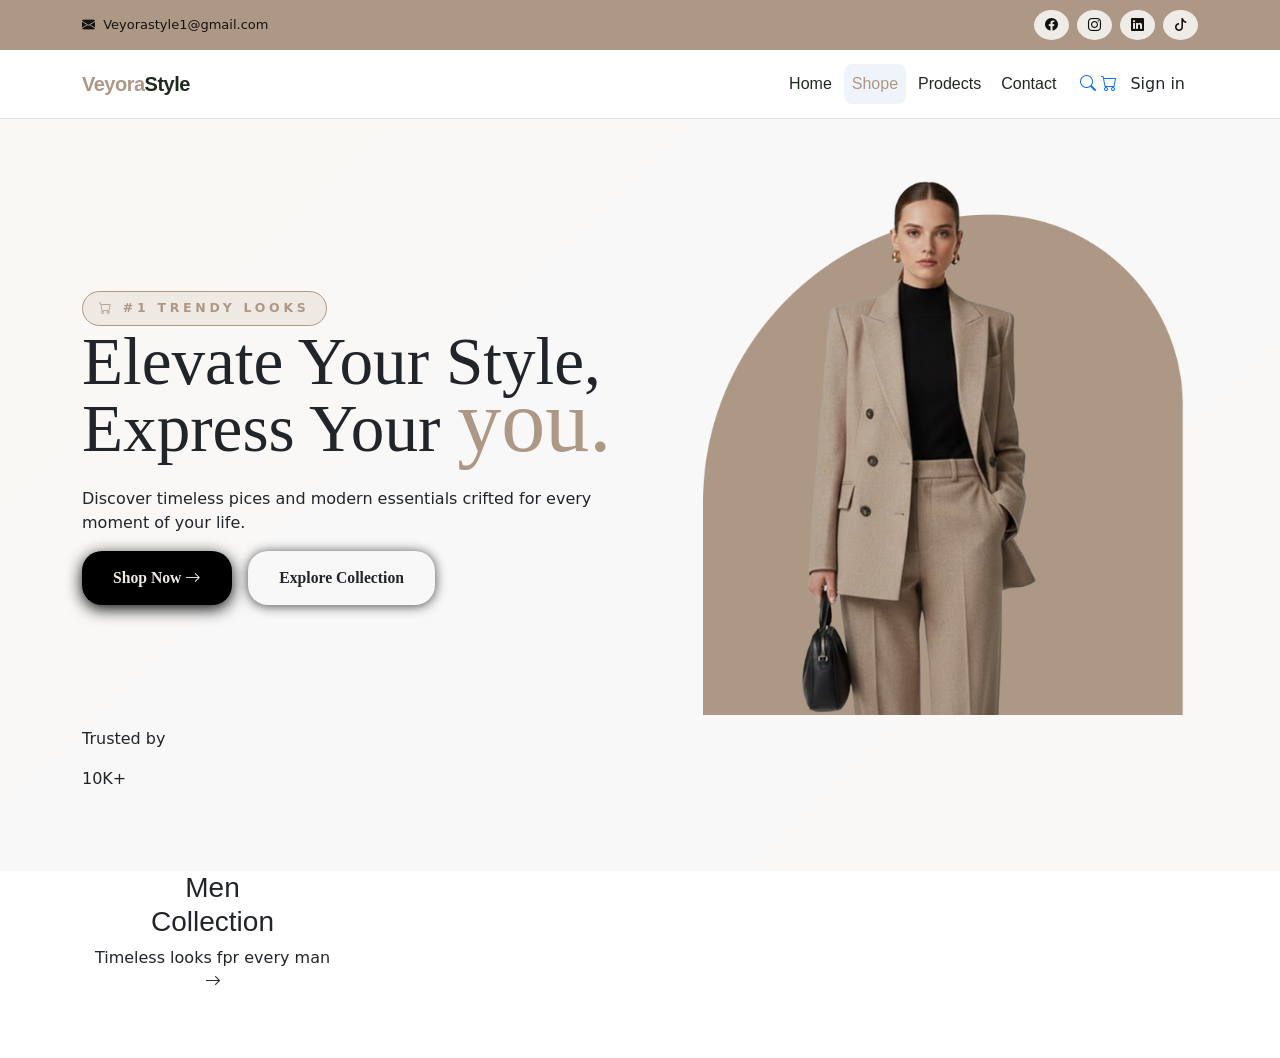
==== index.html @ 5f45256e "project" ====
<!DOCTYPE html>
<html lang="en">

<head>
    <meta charset="UTF-8">
    <meta name="viewport" content="width=device-width, initial-scale=1.0">
    <title>Main page</title>

    <!--css file-->
    <link rel="stylesheet" href="css/variables.css">
    <link rel="stylesheet" href="css/style.css">
    <link rel="stylesheet" href="css/index.css">

    <!--Bootstrap 5-->
    <link rel="stylesheet" href="css/bootstrap.css">
    <link rel="stylesheet" href="css/bootstrap.min.css">

    <!--Bootstrap Icons -->
    <link rel="stylesheet" href="https://cdn.jsdelivr.net/npm/bootstrap-icons@1.13.1/font/bootstrap-icons.min.css">


</head>

<body>



    <div id="top-header">
        <div class="container">
            <!--contact-->
            <div class="d-flex flex-wrap align-items-center justify-content-between gap-2">
                <div class="d-flex flex-wrap align-items-center gap-3">
                    <a href="mailto:marinakhaleqi1@gmail.com">
                        <i class="bi bi-envelope-fill me-1"></i>
                        Veyorastyle1@gmail.com</a>


                </div>
                <!--social icon-->
                <div class="top-social d-flex gap-2">
                    <a href="#" aria-label="facebook"><i class="bi bi-facebook"></i></a>
                    <a href="#" aria-label="instagram"><i class="bi bi-instagram"></i></a>
                    <a href="#" aria-label="linkedIn"><i class="bi bi-linkedin"></i></a>
                    <a href="#" aria-label="Tiktok"><i class="bi bi-tiktok"></i></a>

                </div>

            </div>
        </div>
    </div>
    <!-- start navbar-->
    <nav class="navbar navbar-expand-lg sticky-top" id="mainNav">
        <div class="container">
            <a href="index.html" class="navbar-brand">
                Veyora<span>Style</span></a>

            <!--Mobile Toggle-->
            <button class="navbar-toggler border-0" type="button" data-bs-toggle="offcanvas"
                data-bs-target="#navOffcanvas" aria-controls="navOffcanvas">
                <i class="bi bi-list" style="font-size: 1.6rem; color:var(--primary)"></i>

            </button>

            <!-- disktop nav -->

            <div class="collapse navbar-collapse justify-content-end">
                <ul class="navbar-nav align-itmes-center gap-1 me-3">
                    <li class="nav-item">
                        <a href="index.html" class="nav-link">Home</a>
                    </li>

                    <li class="nav-item">
                        <a href="course.html" class="nav-link active">Shope</a>
                    </li>

                    <li class="nav-item">
                        <a href="" class="nav-link">Prodects</a>
                    </li>

                    <li class="nav-item">
                        <a href="" class="nav-link">Contact</a>
                    </li>
                </ul>

                <!-- icons -->
                <div class="nav-icon">
                    <a href="#"><i class="bi bi-search"></i></a>
                    <a href="#"><i class="bi bi-user"></i></a>
                    <a href="#"><i class="bi bi-cart"></i></a>
                </div>


                <div class="d-flex gap-2">
                    <a href="#" class="btn btn-nav-signin">Sign in</a>

                </div>

            </div>


        </div>
    </nav>

    <div class="offcanvas offcanvas-end" tabindex="-1" id="navOffcanvas">
        <div class="offcanvas-header">
            <h5 class="offcanvas-title">Veyora</h5>
            <button type="button" class="btn-close btn-close-white" data-bs-dismiss="offcanvas"></button>
        </div>

        <div class="offcanvas-body">
            <ul class="navbar-nav gap-1 mb-4">
                <li class="nav-item">
                    <a href="" class="nav-link active">Home</a>
                </li>

                <li class="nav-item">
                    <a href="" class="nav-link">Prodect</a>
                </li>

                <li class="nav-item">
                    <a href="" class="nav-link">About</a>
                </li>

                <li class="nav-item">
                    <a href="" class="nav-link">Contact</a>
                </li>
            </ul>

            <div class="d-flex gap-2">
                <a href="#" class="btn btn-nav-login">Login</a>
                <a href="#" class="btn btn-nav-Buy Us">Buy Us</a>

            </div>
        </div>
    </div>

    <!-- Hero section -->


    <section id="hero">
        <div class="container">
            <div class="row align-items-center g-5">
                <!-- left content -->
                <div class="col-lg-6">
                    <div class="hero-badge">
                        <i class="bi bi-cart"></i> #1 Trendy looks
                    </div>
                    <h1 class="hero-heading">
                        Elevate Your Style,<br>
                        Express Your
                        <span class="accent">you.</span>
                    </h1>
                    <p class="hero-desc">
                        Discover timeless pices and modern essentials crifted for every moment of your life.
                    </p>

                    <div class="d-flex flex-wrap gap-3">
                        <a href="#" class="btn btn-hero-primary">Shop Now
                            <i class="bi bi-arrow-right"></i></a>
                        <a href="#" class="btn btn-hero-outline">Explore Collection</a>

                    </div>


                </div>
                <!-- right illustration-->
                <div class="col-lg-6">
                    <img class="image-right" src="images/web1.png" alt="">

                </div>

            </div>
            <div class="hero-stats">
                <p>Trusted by</p>
                <div class="stat-um">10K+</div>
                <div class="stat-label">

                    <!-- followers -->
                </div>
            </div>
    </section>
    <!-- feature -->

    <section id="features" class="section-pad">
        <div class="container">
            <div class="text-center mb-5">
                <div class="divider max-auto mb-3">
                  <div class="row g-4">
                    <div class="col-sm-6 col-lg-3">
                     <di class="feature-card">
                           <div class="feature-icon fi-blue">
                              <h3 class="h3-box"> Men <br>
                        Collection</h3>
                    <p class="section-sub max-auto">
                        Timeless looks fpr every man
                        <br>
                        <i class="bi bi-arrow-right"></i>
                    </p>
                     </di>


                        </div>

                    </div>

                  </div>


                </div>

            </div>
        </div>

    </section>

</body>

<script src="js/bootstrap.bundle.js"></script>
<script src="js/bootstrap.bundle.min.js"></script>

</html>
---- css/variables.css ----
:root {
    --peimary-color: #ad9885;
    --sendary-color: #1f1d1d;
    --peimary-hover: #C9B59C;
    --sucess: #101010;
    --warning: #10b981;
    --denger: #ef4444;

    --bg-main: #f8f8f8;
    --bg-section: #ffff;
    --bg-card: #ffff;

    --text-primary: #1e291e;
    --text-secondary: #000000;
    --text-light: #94a394;

    --footer-bg: #0f0f0f;
    --footer-text: #cbcbcb;
    --footer-link: #60a560;

    --border: #e2e2e2;

    --shadow-sm: 0 1px 3px rgba(37, 99, 235, .08), 0 1px 2px rgba(0, 0, 0, .06);
    --shadow-md: 0 4px 16px rgba(37, 99, 235, .12), 0 2px 6px rgba(0, 0, 0, .06);
    --shadow-lg: 0 10px 40px rgba(37, 99, 235, .16), 0 4px 12px rgba(0, 0, 0, .08);
    --radius: 14px;
    --transition: .28s cubic-bezier(.4, 0, .2, 1);



}
---- css/style.css ----
/* base*/

*,
*::before,
*::after {
    box-sizing: content-box;
    margin: 0;
    padding: 0;

}

body {
    font-family: 'DM Sans' sans-serif;
    background: var();
    color: var();
    font-size: 16px;
    line-height: 1.65;
    overflow-x: hidden;
}

h1,
h2,
h3,
h4,
h5,
h6 {
    font-family: 'Sora', sans-serif;
    font-weight: 700;
    color: var();
}

a {
    text-decoration: none !important;
    color: inherit;
}

#top-header {
    background-color: var(--peimary-color);
    padding: 10px 0;
    font-size: 13px;
    color: #fff;
}

#top-header a {
    color: #000000;
    opacity: .88;
    transition: opacity var(--transition);
}

#top-header a:hover {
    opacity: 1;

}

.top-social a {
    display: inline-flex;
    align-items: center;
    justify-content: center;
    width: 35px;
    height: 30px;
    border-radius: 50%;
    background: #F9F8F6;
    font-size: 13px;
    transition: background var(--transition), transform var(--transition);
}

.top-social a:hover {
    background: rgba(255, 255, 255, .3);
    transform: translateY(-2px);
}

/* nvbar style*/

#mainNav {
    background: var(--bg-section);
    border-bottom: 1px solid var(--border);
    padding: 14px 0;
    transition: box-shadow var(--transition);
}

#mainNav.scrolled {
    box-shadow: var(--shadow-md);
}

.navbar-brand {
    font-family: "sora", sans-serif;
    font-weight: 800;
    font-size: 1.5rem;
    color: var(--peimary-color) !important;
    letter-spacing: -0.5px;

}

.navbar-brand span {
    color: var(--text-primary);

}

.nav-link {
    font-family: "sora", sans-serif;
    font-weight: 500;
    font-size: 0.88rem;
    color: var(--text-primary) !important;
    border-radius: 8px;
    transition: color var(--transition);
    background: var(--transition);


}

.nav-link:hover,
.nav-link.active {
    color: var(--peimary-color) !important;
    background: rgba(37, 99, 193, 0.07);


}

.btn-nav-signin {
    font-family: "segoe UI", sans-serif;
    font-size: 0.85rem;
    font-weight: 600;
    color: var(--peimary-color);
    border-radius: 9px;
    padding: 8px 22px;
    transition: all var(--transition);
}

.btn-nav-signin:hover {
    background: var(--transition);
    transform: translateY(-1px);
    color: #fff;
    box-shadow: 0 4px 12px rgba(37, 99, 235, .3);
}

.btn-nav-BuyuS {
    font-family: "segoe UI", sans-serif;
    font-size: 0.85rem;
    font-weight: 600;
    color: var(--peimary-color);
    border-radius: 9px;
    padding: 8px 22px;
    transition: all var(--transition);
}

.btn-nav-Buyus:hover {
    background: var(--transition);
    transform: translateY(-1px);
    color: #fff;
    box-shadow: 0 4px 12px rgba(37, 99, 235, .3);
}

*/ .offcanvas-header {
    background-color: var(--peimary-color);
    color: #fff;
}

.offcanvas-title {
    font-family: 'sego UI' sans-serif;
    font-weight: 800;
}
---- css/index.css ----
#hero {
    background: linear-gradient(135deg,
            #F9F8F4 10%,
            #F9F8F9 45%,
            #F9F8F6 100%);
    padding: 50px 0 80px;
    position: relative;
    overflow: hidden;

}



.hero-badge {
    display: inline-flex;
    align-items: center;
    gap: 8px;
    background: #EFE9E3;
    color: var(--peimary-color);
    font-family: 'sora' sans-serif;
    font-size: 0.78rem;
    font-weight: 700;
    letter-spacing: .30em;
    text-transform: uppercase;
    padding: 7px 16px;
    border-radius: 50px;
    margin-bottom: 10px;
    border: 1px solid var(--peimary-color);

}

.hero-heading {
    font-size: 4.2rem;
    line-height: 0.78;
    font-family: 'Times New Roman', Times, serif;
    margin-bottom: 30px;



}



/* need to edit font */
.hero-heading .accent {
    color: #ad9885;
    position: relative;
    font-size: 5.5rem;
}

.hero-dese {
    font-size: 1.05rem;
    color: var(--text-secondary);
    max-width: 520px;
    margin-bottom: 36px;
    line-height: 2;
    justify-content: center;
}

.btn-hero-primary {
    background-color: var(--text-secondary) !important;
    font-family: 'Times New Roman' !important;
    font-weight: 700 !important;
    font-size: 0.98rem !important;
    border-radius: 20px !important;
    padding: 14px 30px !important;
    border: none;
    transition: all var(--transition) !important;
    box-shadow: 0 4px 16px #0c0c0c !important;
    color: #EFE9E3 !important;


}

.bi bi-arrow-right {
    color: #EFE9E3;
    font-weight: 100px;

}

.btn-hero-primary:hover {
    background: var(--peimary-hover);
    transform: translateY(-2px);
    box-shadow: 0 8px 24px #857c7c;
    color: #EFE9E3;
}

.btn-hero-outline {
    background-color: transparent !important;
    font-family: 'Times New Roman' !important;
    font-weight: 700 !important;
    font-size: 0.98rem !important;
    border-radius: 20px !important;
    padding: 14px 30px !important;
    border: 1px solid #0c0c0c;
    display: inline-flex;
    gap: 80px;
    align-items: center;
    box-shadow: 0 1px 12px #444444 !important;


}

.btn-hero-outline:hover {
    background: var(--peimary-hover);
    transform: translateY(-2px);
    box-shadow: 0 8px 24px #857c7c;
    color: #EFE9E3;
}

/* prblem */

.image-right {
    overflow: hidden;
    display: flex;
    justify-content: right;
    min-height: 420px;
    position: relative;
    top: 0;
    right: 0%;
    height: 100%;
    min-height: 400px;
    align-items: right;
    width: 100%;
    margin: 2px 20px;
    padding: 10px 0;

}

/* work */
.stat-card {
    top: 0;


}

/* feature */

.feature-card {
    background: var(--peimary-hover) !important;
    border-radius: var(--radius);


}
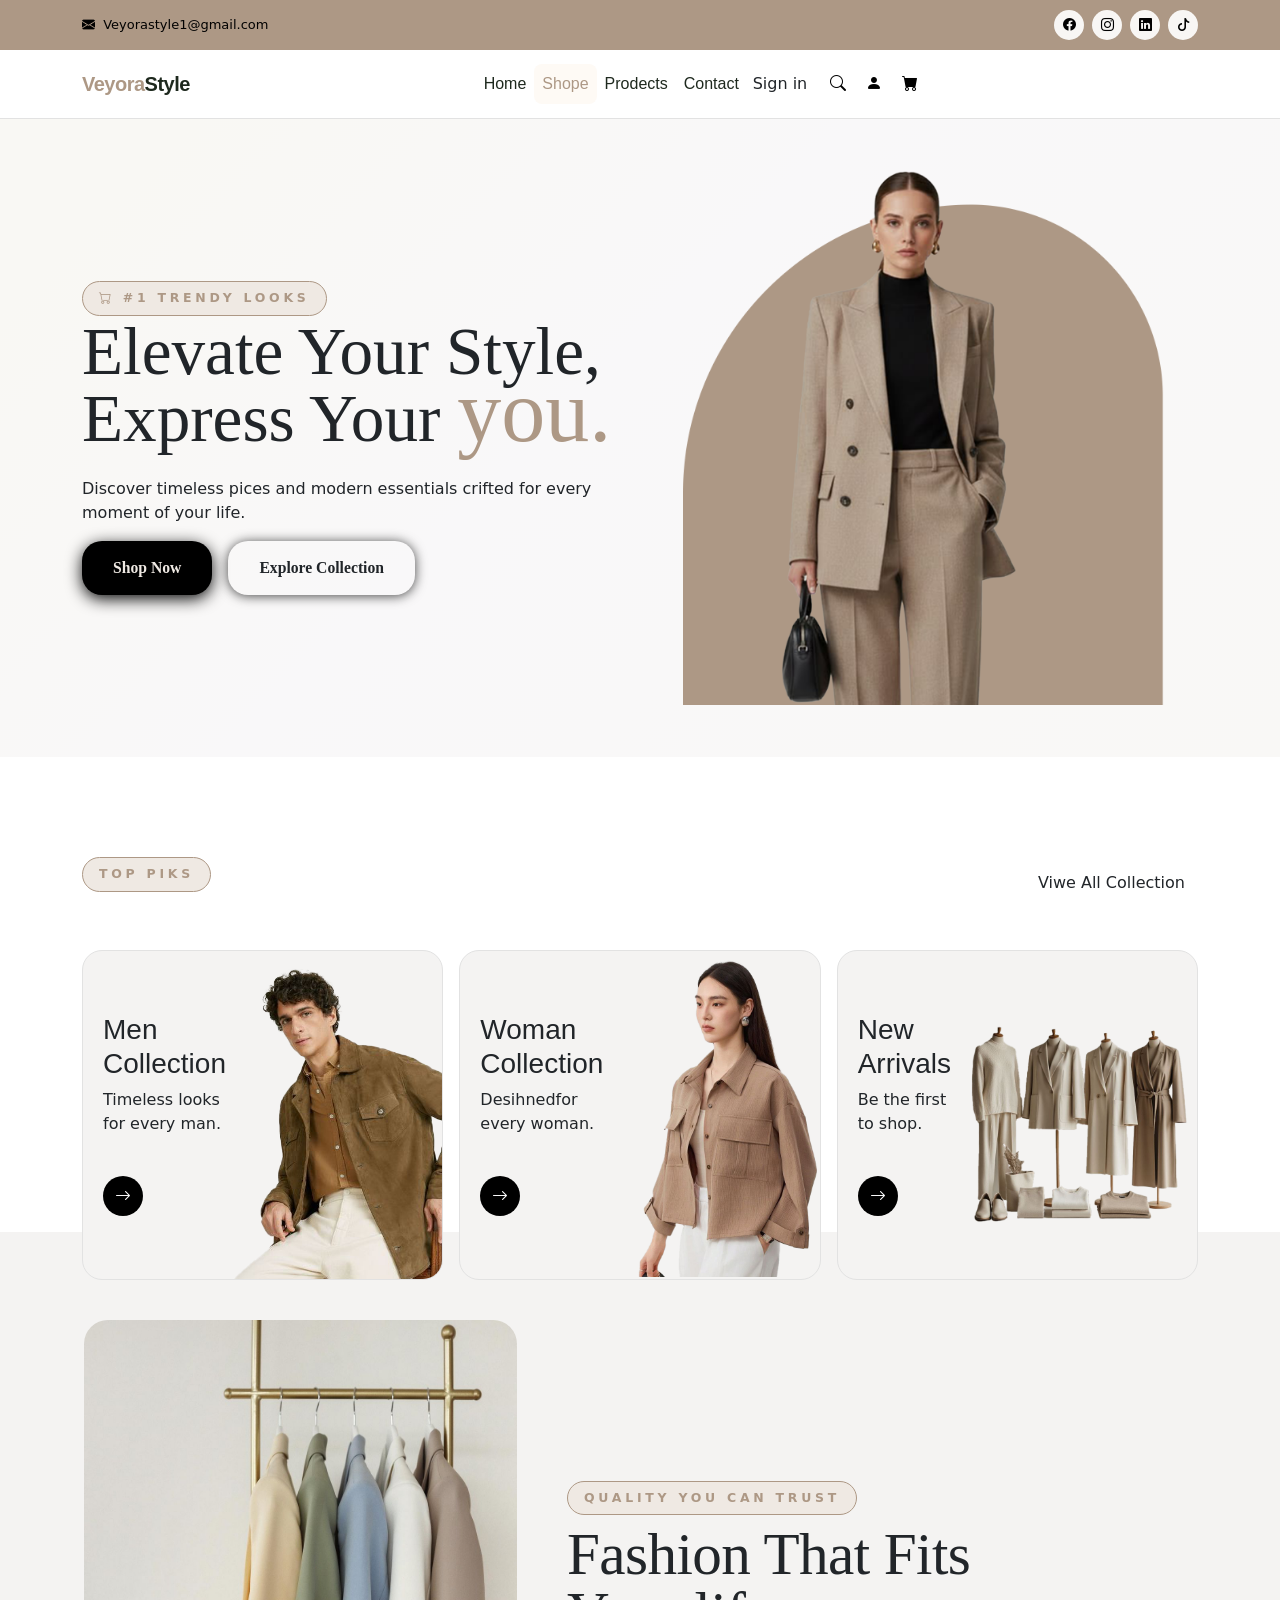
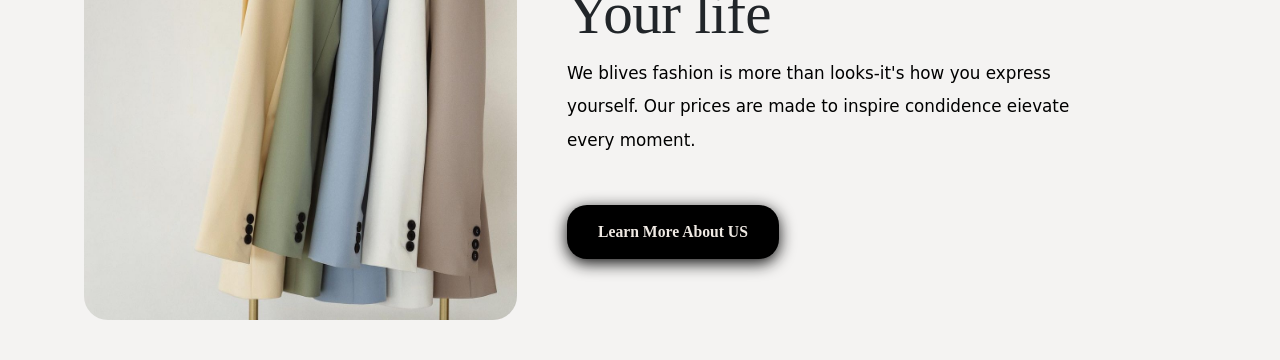
==== commit 5fe2c18b: "add link" ====
--- a/index.html
+++ b/index.html
@@ -10,6 +10,8 @@
     <link rel="stylesheet" href="css/variables.css">
     <link rel="stylesheet" href="css/style.css">
     <link rel="stylesheet" href="css/index.css">
+    <!-- font gogle -->
+    <link rel="stylesheet" href="fonts/Great_Vibes.zip">
 
     <!--Bootstrap 5-->
     <link rel="stylesheet" href="css/bootstrap.css">
@@ -63,8 +65,8 @@
 
             <!-- disktop nav -->
 
-            <div class="collapse navbar-collapse justify-content-end">
-                <ul class="navbar-nav align-itmes-center gap-1 me-3">
+            <div class="collapse navbar-collapse justify-content-center">
+                <ul class="navbar-nav align-itmes-center gap-0.1 me-3 col-lg-3">
                     <li class="nav-item">
                         <a href="index.html" class="nav-link">Home</a>
                     </li>
@@ -82,23 +84,34 @@
                     </li>
                 </ul>
 
-                <!-- icons -->
-                <div class="nav-icon">
-                    <a href="#"><i class="bi bi-search"></i></a>
-                    <a href="#"><i class="bi bi-user"></i></a>
-                    <a href="#"><i class="bi bi-cart"></i></a>
-                </div>
+
 
 
                 <div class="d-flex gap-2">
                     <a href="#" class="btn btn-nav-signin">Sign in</a>
 
                 </div>
-
-            </div>
-
-
-        </div>
+                <!-- icons -->
+
+                <div class="icon">
+
+                    <a href="#"><i class="bi bi-search"></i></a>
+
+                </div>
+                <div class="icon">
+                    <a href="#"><i class="bi bi-person-fill"></i></a>
+
+                </div>
+                <div class="icon">
+                    <a href="#"><i class="bi bi-cart-fill"></i></a>
+
+                </div>
+
+
+
+
+
+            </div>
     </nav>
 
     <div class="offcanvas offcanvas-end" tabindex="-1" id="navOffcanvas">
@@ -156,7 +169,7 @@
 
                     <div class="d-flex flex-wrap gap-3">
                         <a href="#" class="btn btn-hero-primary">Shop Now
-                            <i class="bi bi-arrow-right"></i></a>
+                            <i id="bi bi-arrow-right"></i></a>
                         <a href="#" class="btn btn-hero-outline">Explore Collection</a>
 
                     </div>
@@ -170,48 +183,132 @@
                 </div>
 
             </div>
-            <div class="hero-stats">
-                <p>Trusted by</p>
-                <div class="stat-um">10K+</div>
-                <div class="stat-label">
-
-                    <!-- followers -->
-                </div>
-            </div>
+
     </section>
-    <!-- feature -->
-
+    <!-- feature 1 -->
     <section id="features" class="section-pad">
         <div class="container">
-            <div class="text-center mb-5">
-                <div class="divider max-auto mb-3">
-                  <div class="row g-4">
-                    <div class="col-sm-6 col-lg-3">
-                     <di class="feature-card">
-                           <div class="feature-icon fi-blue">
-                              <h3 class="h3-box"> Men <br>
-                        Collection</h3>
-                    <p class="section-sub max-auto">
-                        Timeless looks fpr every man
-                        <br>
-                        <i class="bi bi-arrow-right"></i>
-                    </p>
-                     </di>
+            <div class="d-flex flex-wrap align-items-end justify-content-between mb-5 gap-3">
+                <div>
+                    <div class="section-tag">Top piks </div>
+
+                </div>
+                <a href="#" class="btn btn-nav-login">
+                    Viwe All Collection <i id="bi bi-arrow-right ms-1"></i>
+
+                </a>
+
+            </div>
+            <div class="row g-3">
+                <!-- feature one -->
+                <div class="col-md-6 col-lg-4">
+                    <div class="feature-card">
+                        <div class="feature-body">
+                            <h3 class="feature-title"> <span class="feature-cat cat-blue">Men <br>Collection</span>
+                            </h3>
+                            <p class="features"> Timeless looks for every man.</p> <br>
+
+                            <a href="#"> <i class="bi bi-arrow-right"></i></a>
+
 
 
                         </div>
-
-                    </div>
-
-                  </div>
-
-
-                </div>
-
-            </div>
+                        <div class="feature-thumb"> <img src="images/01men.png" alt=""></div>
+
+                    </div>
+
+                </div>
+
+                <!-- feature two -->
+                <div class="col-md-6 col-lg-4">
+                    <div class="feature-card">
+                        <div class="feature-body">
+                            <h3 class="feature-title"> <span class="feature-cat cat-blue">Woman<br>Collection</span>
+                            </h3>
+                            <p class="features"> Desihnedfor every woman.</p> <br>
+                            <a href="#"> <i class="bi bi-arrow-right"></i></a>
+
+
+
+                        </div>
+                        <div class="feature-thumb"> <img src="images/02woman.png" alt=""></div>
+
+                    </div>
+
+                </div>
+
+                <!-- feature three -->
+                <div class="col-md-6 col-lg-4">
+                    <div class="feature-card">
+                        <div class="feature-body">
+                            <h3 class="feature-title"> <span class="feature-cat cat-blue">New <br>Arrivals</span>
+                            </h3>
+                            <p class="features"> Be the first <br>to shop.</p> <br>
+                            <a href="#"> <i class="bi bi-arrow-right"></i></a>
+
+
+
+                        </div>
+                        <div class="feature-thumb"> <img src="images/04.png" alt=""></div>
+
+                    </div>
+
+                </div>
+            </div>
+
+
         </div>
 
     </section>
+
+
+    <!-- Why US -->
+    <section id="Fashion" class="section-pad">
+        <div class="container">
+            <div class="row g-5 align-items-center">
+                <!-- image -->
+                <div class="col-lg-5">
+                    <div class="why-image">
+                        <div class="why-image-inner">
+
+                            <img src="images//55fb9a1691aac842a3164650aa087bd4.jpg" width="100%" height="600px" alt="">
+                        </div>
+                    </div>
+                </div>
+                <!-- content -->
+                <div class="col-lg-6">
+                    <div class="section-tag">quality you can trust</div>
+                    <h2 class="section-title">
+                        Fashion That Fits
+                        <br> Your life
+                    </h2>
+                    <div class="divider left mb-2">
+                        <p class="section-sub mb-5">
+                            We blives fashion is more than looks-it's
+                            how you express yourself. Our prices are made to
+                            inspire condidence eievate every moment.
+
+                        </p>
+
+
+                    </div>
+                    <div class="">
+                        <a href="#" class="btn btn-hero-primary">Learn More About US
+                            <i id="bi bi-arrow-right"></i></a>
+                    </div>
+
+
+
+
+                </div>
+
+
+
+            </div>
+        </div>
+        </div>
+    </section>
+
 
 </body>
 
--- a/css/variables.css
+++ b/css/variables.css
@@ -2,6 +2,7 @@
     --peimary-color: #ad9885;
     --sendary-color: #1f1d1d;
     --peimary-hover: #C9B59C;
+    --first-background:#f4f3f2;
     --sucess: #101010;
     --warning: #10b981;
     --denger: #ef4444;
@@ -22,7 +23,7 @@
 
     --shadow-sm: 0 1px 3px rgba(37, 99, 235, .08), 0 1px 2px rgba(0, 0, 0, .06);
     --shadow-md: 0 4px 16px rgba(37, 99, 235, .12), 0 2px 6px rgba(0, 0, 0, .06);
-    --shadow-lg: 0 10px 40px rgba(37, 99, 235, .16), 0 4px 12px rgba(0, 0, 0, .08);
+    --shadow-lg: 0 10px 40px #ebe2db, 0 4px 12px rgba(0, 0, 0, .08);
     --radius: 14px;
     --transition: .28s cubic-bezier(.4, 0, .2, 1);
 
--- a/css/style.css
+++ b/css/style.css
@@ -41,10 +41,32 @@
     color: #fff;
 }
 
+/* icons */
+
+.icon {
+    display: flex;
+    display: flex;
+    justify-content: center;
+    align-items: center;
+    font-size: 16px;
+    gap: 8px;
+    padding: 0px 10px;
+}
+
+.icon i {
+    color: #000000;
+}
+
+.icon:hover {
+    transform: translateY(-2px);
+}
+
+
 #top-header a {
     color: #000000;
-    opacity: .88;
+    opacity: .99;
     transition: opacity var(--transition);
+
 }
 
 #top-header a:hover {
@@ -56,7 +78,7 @@
     display: inline-flex;
     align-items: center;
     justify-content: center;
-    width: 35px;
+    width: 30px;
     height: 30px;
     border-radius: 50%;
     background: #F9F8F6;
@@ -96,14 +118,19 @@
 
 }
 
+
+
 .nav-link {
     font-family: "sora", sans-serif;
     font-weight: 500;
-    font-size: 0.88rem;
+    font-size: 0.98rem;
     color: var(--text-primary) !important;
     border-radius: 8px;
     transition: color var(--transition);
     background: var(--transition);
+    position: relative;
+    justify-content: center;
+    justify-items: center;
 
 
 }
@@ -111,7 +138,7 @@
 .nav-link:hover,
 .nav-link.active {
     color: var(--peimary-color) !important;
-    background: rgba(37, 99, 193, 0.07);
+    background: #fefaf5;
 
 
 }
@@ -124,12 +151,13 @@
     border-radius: 9px;
     padding: 8px 22px;
     transition: all var(--transition);
+
 }
 
 .btn-nav-signin:hover {
     background: var(--transition);
     transform: translateY(-1px);
-    color: #fff;
+    color: #ffffff;
     box-shadow: 0 4px 12px rgba(37, 99, 235, .3);
 }
 
--- a/css/index.css
+++ b/css/index.css
@@ -3,7 +3,7 @@
             #F9F8F4 10%,
             #F9F8F9 45%,
             #F9F8F6 100%);
-    padding: 50px 0 80px;
+    padding: 50px 0px;
     position: relative;
     overflow: hidden;
 
@@ -46,6 +46,7 @@
     color: #ad9885;
     position: relative;
     font-size: 5.5rem;
+
 }
 
 .hero-dese {
@@ -72,7 +73,7 @@
 
 }
 
-.bi bi-arrow-right {
+#bi-arrow-right {
     color: #EFE9E3;
     font-weight: 100px;
 
@@ -122,10 +123,18 @@
     min-height: 400px;
     align-items: right;
     width: 100%;
-    margin: 2px 20px;
-    padding: 10px 0;
-
-}
+    margin: 2px 0px;
+    padding: 0px 0px;
+
+}
+
+.image-right:hover {
+    transform: translateY(-2px);
+
+
+}
+
+
 
 /* work */
 .stat-card {
@@ -135,10 +144,112 @@
 }
 
 /* feature */
+.section-tag {
+    display: inline-flex;
+    align-items: center;
+    gap: 8px;
+    background: #EFE9E3;
+    color: var(--peimary-color);
+    font-family: 'sora' sans-serif;
+    font-size: 0.78rem;
+    font-weight: 700;
+    letter-spacing: .30em;
+    text-transform: uppercase;
+    padding: 7px 16px;
+    border-radius: 50px;
+    margin-bottom: 10px;
+    border: 1px solid var(--peimary-color);
+    margin-top: 100px;
+}
+
+
+
+/* features */
+#features {
+    background: var(--bg-section);
+
+}
 
 .feature-card {
-    background: var(--peimary-hover) !important;
+    background: var(--first-background);
     border-radius: var(--radius);
-
-
+    overflow: hidden;
+    border: 1.5px solid var(--border);
+    transition: all var(--transition);
+    height: 100%;
+    width: 100%;
+    border-radius: 20px;
+    padding: 0px 20px;
+    display: flex;
+    justify-content: space-between;
+    align-items: center;
+}
+
+.feature-card:hover {
+    box-shadow: var(--shadow-lg);
+    transform: translateY(-6px);
+}
+
+.feature-thumb {
+    width: 100%;
+    display: flex;
+    position: relative;
+    padding: 0;
+}
+
+
+.feature-thumb img {
+    width: 250px;
+    display: block;
+}
+
+.bi-arrow-right {
+    width: 40px;
+    height: 40px;
+    background: #000;
+    color: #fff;
+    border-radius: 50%;
+    display: flex;
+    justify-content: center;
+    align-items: center;
+}
+
+.bi-arrow-right:hover {
+    transform: translateY(-2px);
+}
+
+.section-title {
+    font-size: 3.7rem;
+    line-height: 0.99;
+    letter-spacing: -0.01em;
+    margin-bottom: 14px;
+    font-family: 'Times New Roman', Times, serif;
+
+}
+
+.section-sub {
+    font-size: 1.05rem;
+    color: var(--text-secondary);
+    max-width: 520px;
+    margin-bottom: 36px;
+    line-height: 2;
+    justify-content: center;
+}
+
+/* About US */
+#Fashion {
+    background: var(--first-background);
+
+}
+
+.why-image {
+    border-radius: 24px;
+    margin: 40px 2px;
+    background: linear-gradient(145deg, #e6e2de, #dfceba, #ad9885);
+    min-height: 300px;
+    align-items: center;
+    justify-content: center;
+    position: relative;
+    overflow: hidden;
+    box-sizing: var(--shadow-lg);
 }
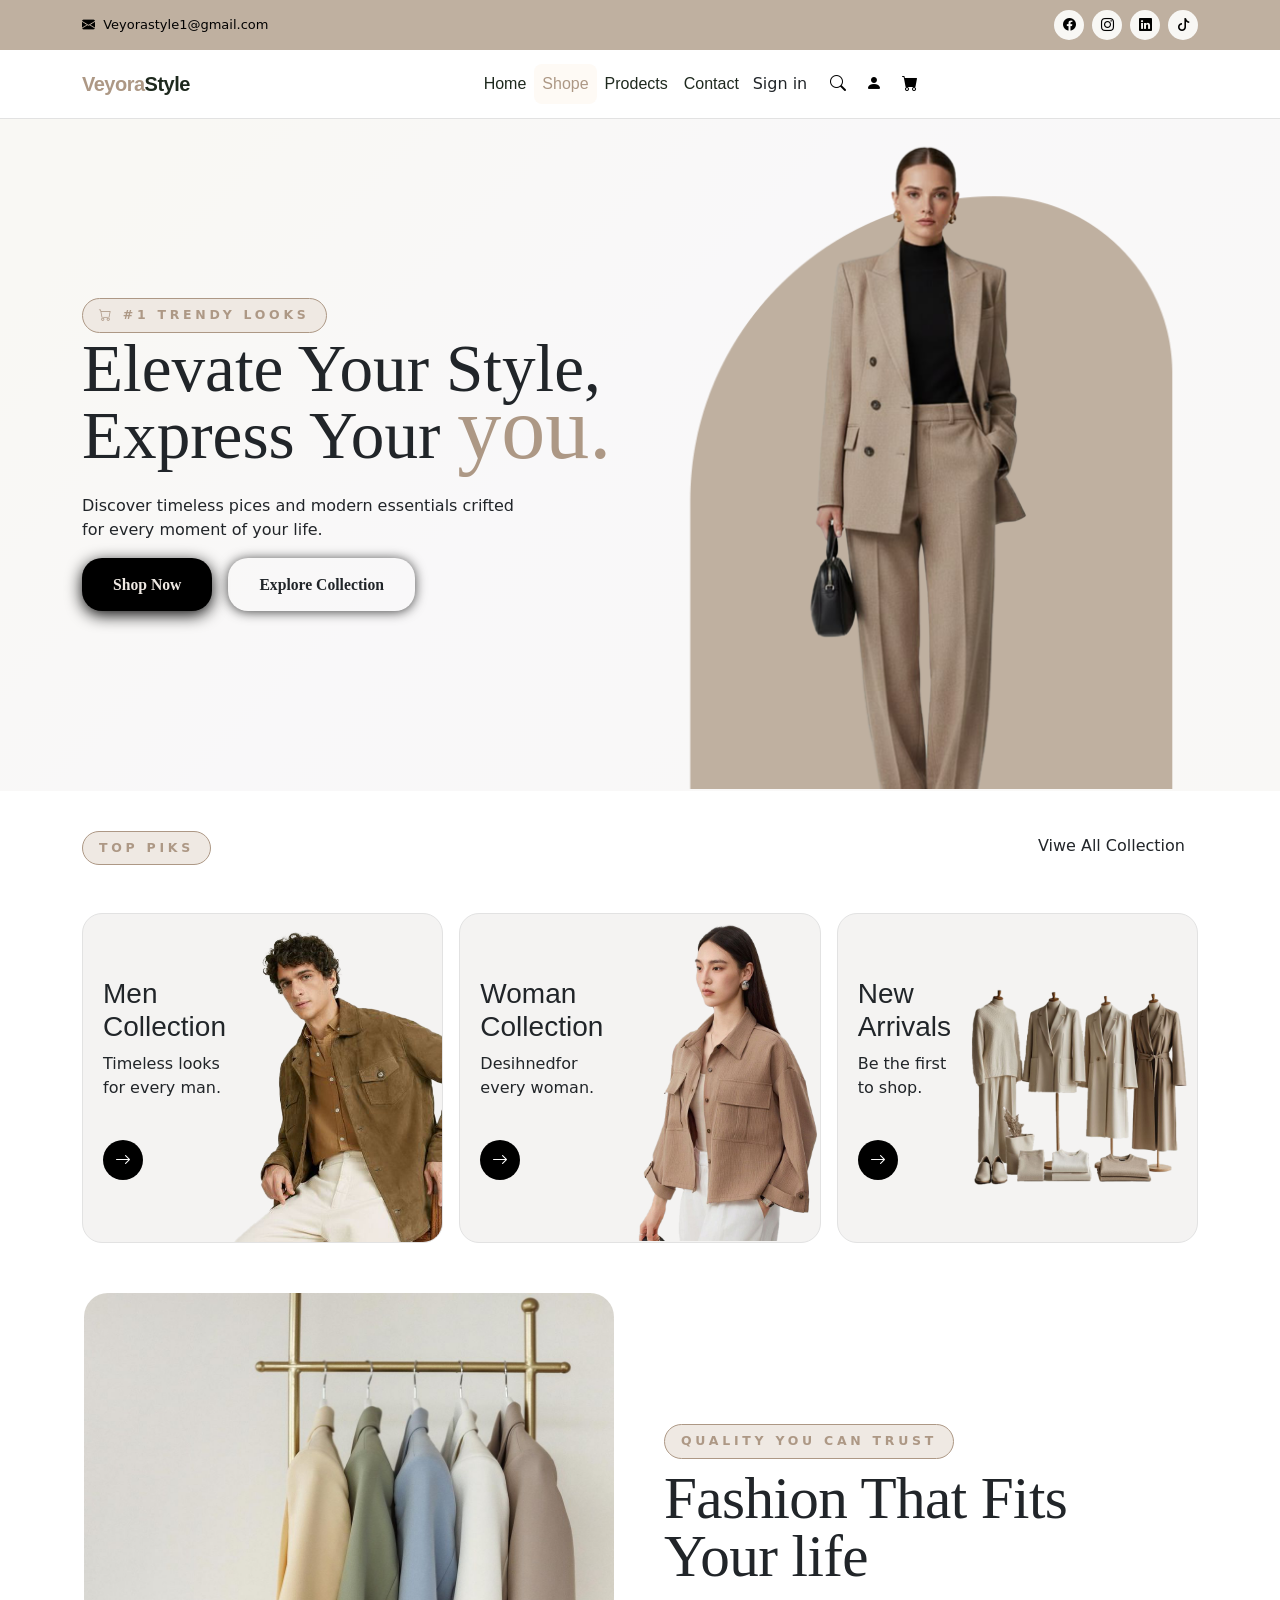
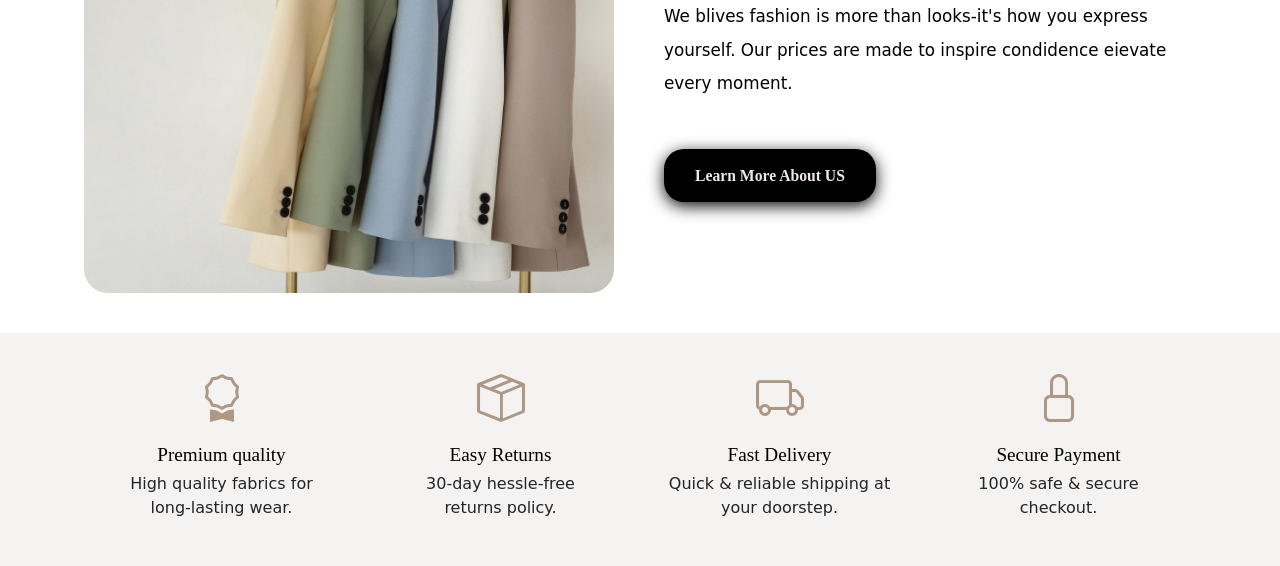
==== commit 8006895d: "new link" ====
--- a/index.html
+++ b/index.html
@@ -164,7 +164,7 @@
                         <span class="accent">you.</span>
                     </h1>
                     <p class="hero-desc">
-                        Discover timeless pices and modern essentials crifted for every moment of your life.
+                        Discover timeless pices and modern essentials crifted <br> for every moment of your life.
                     </p>
 
                     <div class="d-flex flex-wrap gap-3">
@@ -178,7 +178,7 @@
                 </div>
                 <!-- right illustration-->
                 <div class="col-lg-6">
-                    <img class="image-right" src="images/web1.png" alt="">
+                    <img class="image-right" src="images/1m.png" alt="">
 
                 </div>
 
@@ -267,7 +267,7 @@
         <div class="container">
             <div class="row g-5 align-items-center">
                 <!-- image -->
-                <div class="col-lg-5">
+                <div class="col-lg-6">
                     <div class="why-image">
                         <div class="why-image-inner">
 
@@ -309,6 +309,52 @@
         </div>
     </section>
 
+    <!-- statisttcs section -->
+
+    <section id="statisttcs" class="section-pad">
+        <div class="container">
+            <div class="row justify-content-center text-center g-0">
+                <div class="rol-6 col-md-3">
+                    <div class="stats-counter">
+                        <div class="stats-icon"> <i class="bi bi-award"></i></div>
+                        <h5 class="num"> Premium quality</h5>
+                        <p class="lbl">High quality fabrics for <br> long-lasting wear.</p>
+                    </div>
+                </div>
+
+                <div class="rol-6 col-md-3">
+                    <div class="stats-counter">
+                        <div class="stats-icon"> <i class="bi bi-box-seam"></i></div>
+                        <h5 class="num"> Easy Returns</h5>
+                        <p class="lbl">30-day hessle-free <br>returns policy.</p>
+                    </div>
+                </div>
+
+                <div class="rol-6 col-md-3">
+                    <div class="stats-counter">
+                        <div class="stats-icon"> <i class="bi bi-truck"></i></div>
+                        <h5 class="num"> Fast Delivery</h5>
+                        <p class="lbl">Quick & reliable shipping at your doorstep.</p>
+                    </div>
+                </div>
+
+                <div class="rol-6 col-md-3">
+                    <div class="stats-counter">
+                        <div class="stats-icon"> <i class="bi bi-lock"></i></div>
+                        <h5 class="num"> Secure Payment</h5>
+                        <p class="lbl">100% safe & secure <br>checkout.</p>
+                    </div>
+                </div>
+            </div>
+
+        </div>
+
+    </section>
+
+    <!-- Veyora -->
+
+
+
 
 </body>
 
--- a/css/style.css
+++ b/css/style.css
@@ -35,7 +35,7 @@
 }
 
 #top-header {
-    background-color: var(--peimary-color);
+    background-color: #bfb0a0;
     padding: 10px 0;
     font-size: 13px;
     color: #fff;
@@ -158,7 +158,7 @@
     background: var(--transition);
     transform: translateY(-1px);
     color: #ffffff;
-    box-shadow: 0 4px 12px rgba(37, 99, 235, .3);
+    box-shadow: 0 4px 12px rgba(142, 119, 84, 0.3);
 }
 
 .btn-nav-BuyuS {
--- a/css/index.css
+++ b/css/index.css
@@ -3,7 +3,7 @@
             #F9F8F4 10%,
             #F9F8F9 45%,
             #F9F8F6 100%);
-    padding: 50px 0px;
+    padding: 0px 0px;
     position: relative;
     overflow: hidden;
 
@@ -75,7 +75,7 @@
 
 #bi-arrow-right {
     color: #EFE9E3;
-    font-weight: 100px;
+
 
 }
 
@@ -139,7 +139,7 @@
 /* work */
 .stat-card {
     top: 0;
-
+    padding: 0;
 
 }
 
@@ -157,9 +157,9 @@
     text-transform: uppercase;
     padding: 7px 16px;
     border-radius: 50px;
-    margin-bottom: 10px;
+
     border: 1px solid var(--peimary-color);
-    margin-top: 100px;
+    margin-top: 40px;
 }
 
 
@@ -167,7 +167,7 @@
 /* features */
 #features {
     background: var(--bg-section);
-
+    padding-bottom: 10px;
 }
 
 .feature-card {
@@ -224,6 +224,7 @@
     letter-spacing: -0.01em;
     margin-bottom: 14px;
     font-family: 'Times New Roman', Times, serif;
+    padding-top: 10px;
 
 }
 
@@ -238,7 +239,8 @@
 
 /* About US */
 #Fashion {
-    background: var(--first-background);
+    background: var(--bg-section);
+    padding-bottom: 0px;
 
 }
 
@@ -252,4 +254,47 @@
     position: relative;
     overflow: hidden;
     box-sizing: var(--shadow-lg);
+}
+
+/* sataisttics */
+
+#statisttcs {
+    background: var(--first-background);
+    position: relative;
+    overflow: hidden;
+    margin-top: 0px;
+}
+
+.stats-counter {
+    padding: 30px 14px;
+    text-align: center;
+    position: relative;
+    z-index: 1;
+}
+
+.stats-counter .num {
+    font-family: 'Times New Roman', Times, serif;
+    font-size: 1.2rem;
+    font-weight: 505;
+    color: #000;
+    line-height: 1;
+    display: block;
+}
+
+.stats-counter .lbl {
+    align-items: center;
+    justify-content: center;
+
+}
+
+.stats-divider {
+    width: 1px;
+    align-self: stretch;
+    border-left: 1px solid #ad9885;
+}
+
+.stats-icon {
+    color: #ad9885;
+    font-size: 3rem;
+    padding-bottom: 10px;
 }
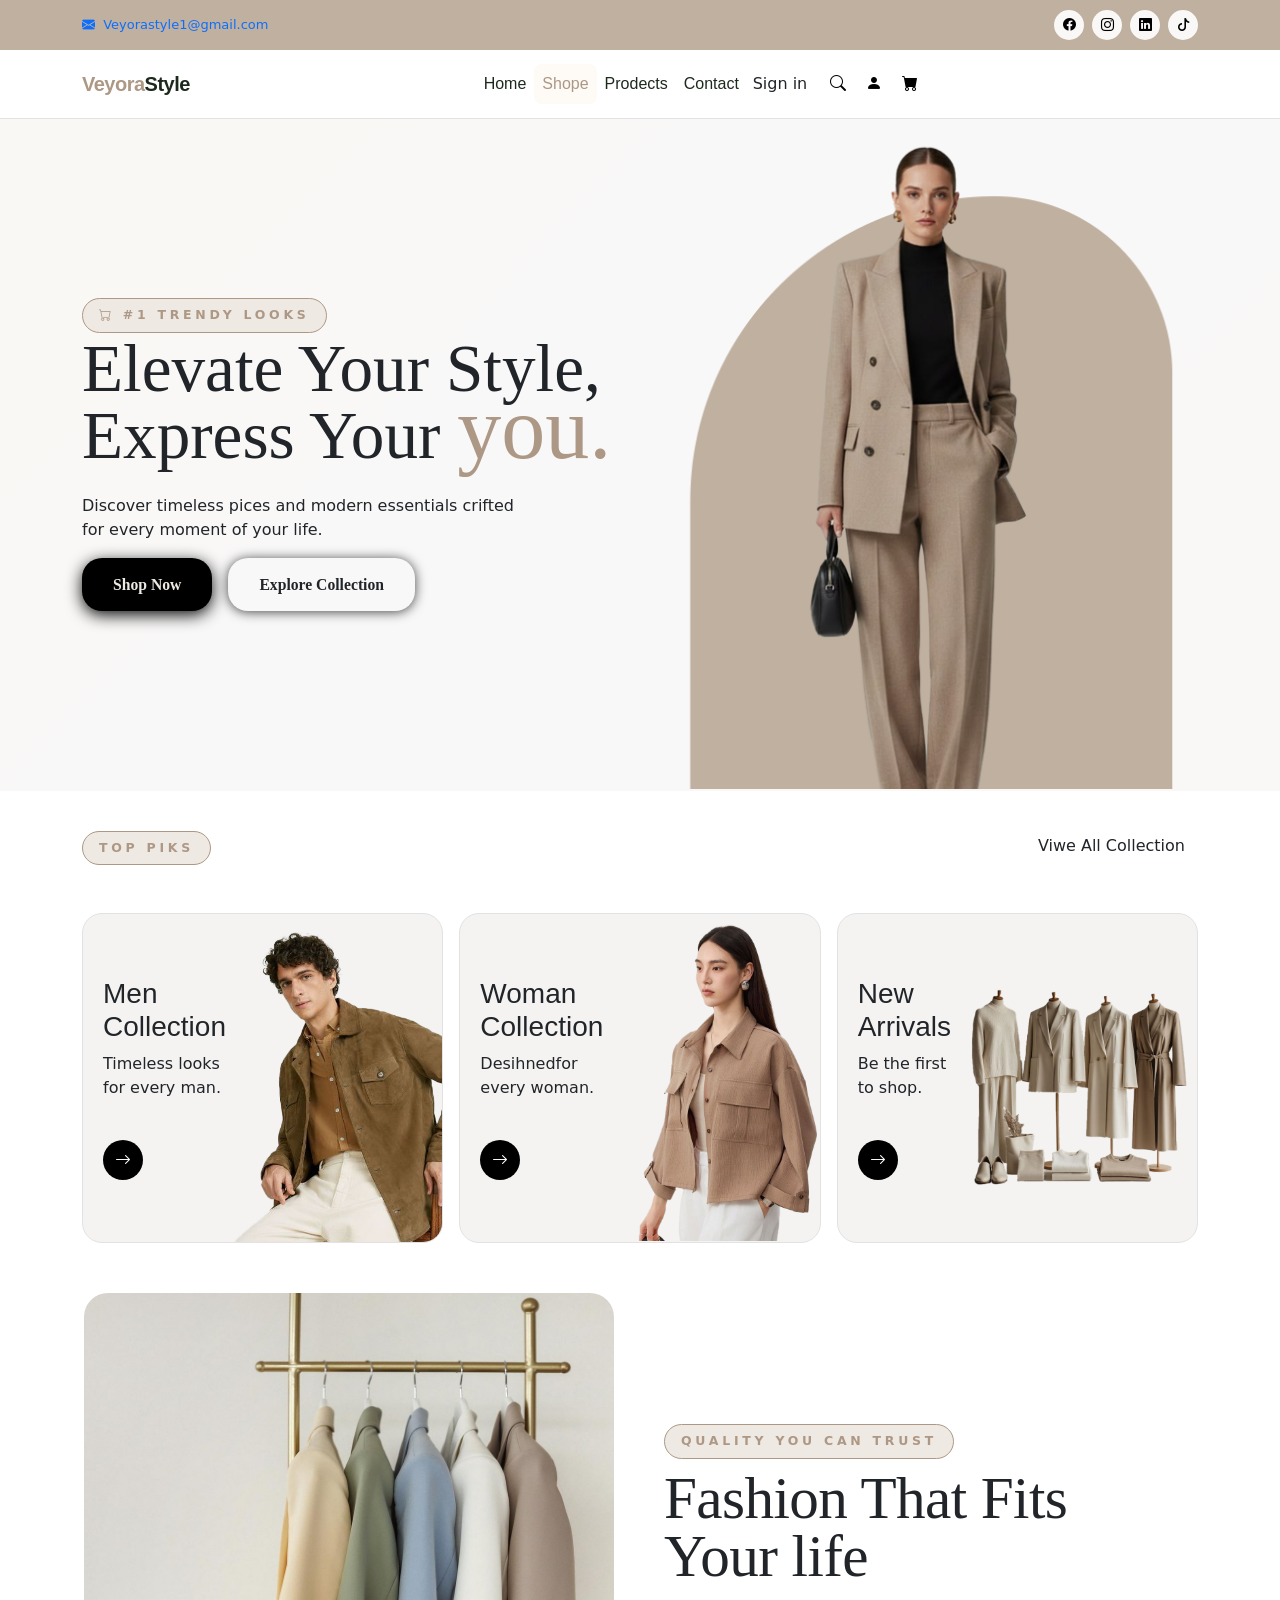
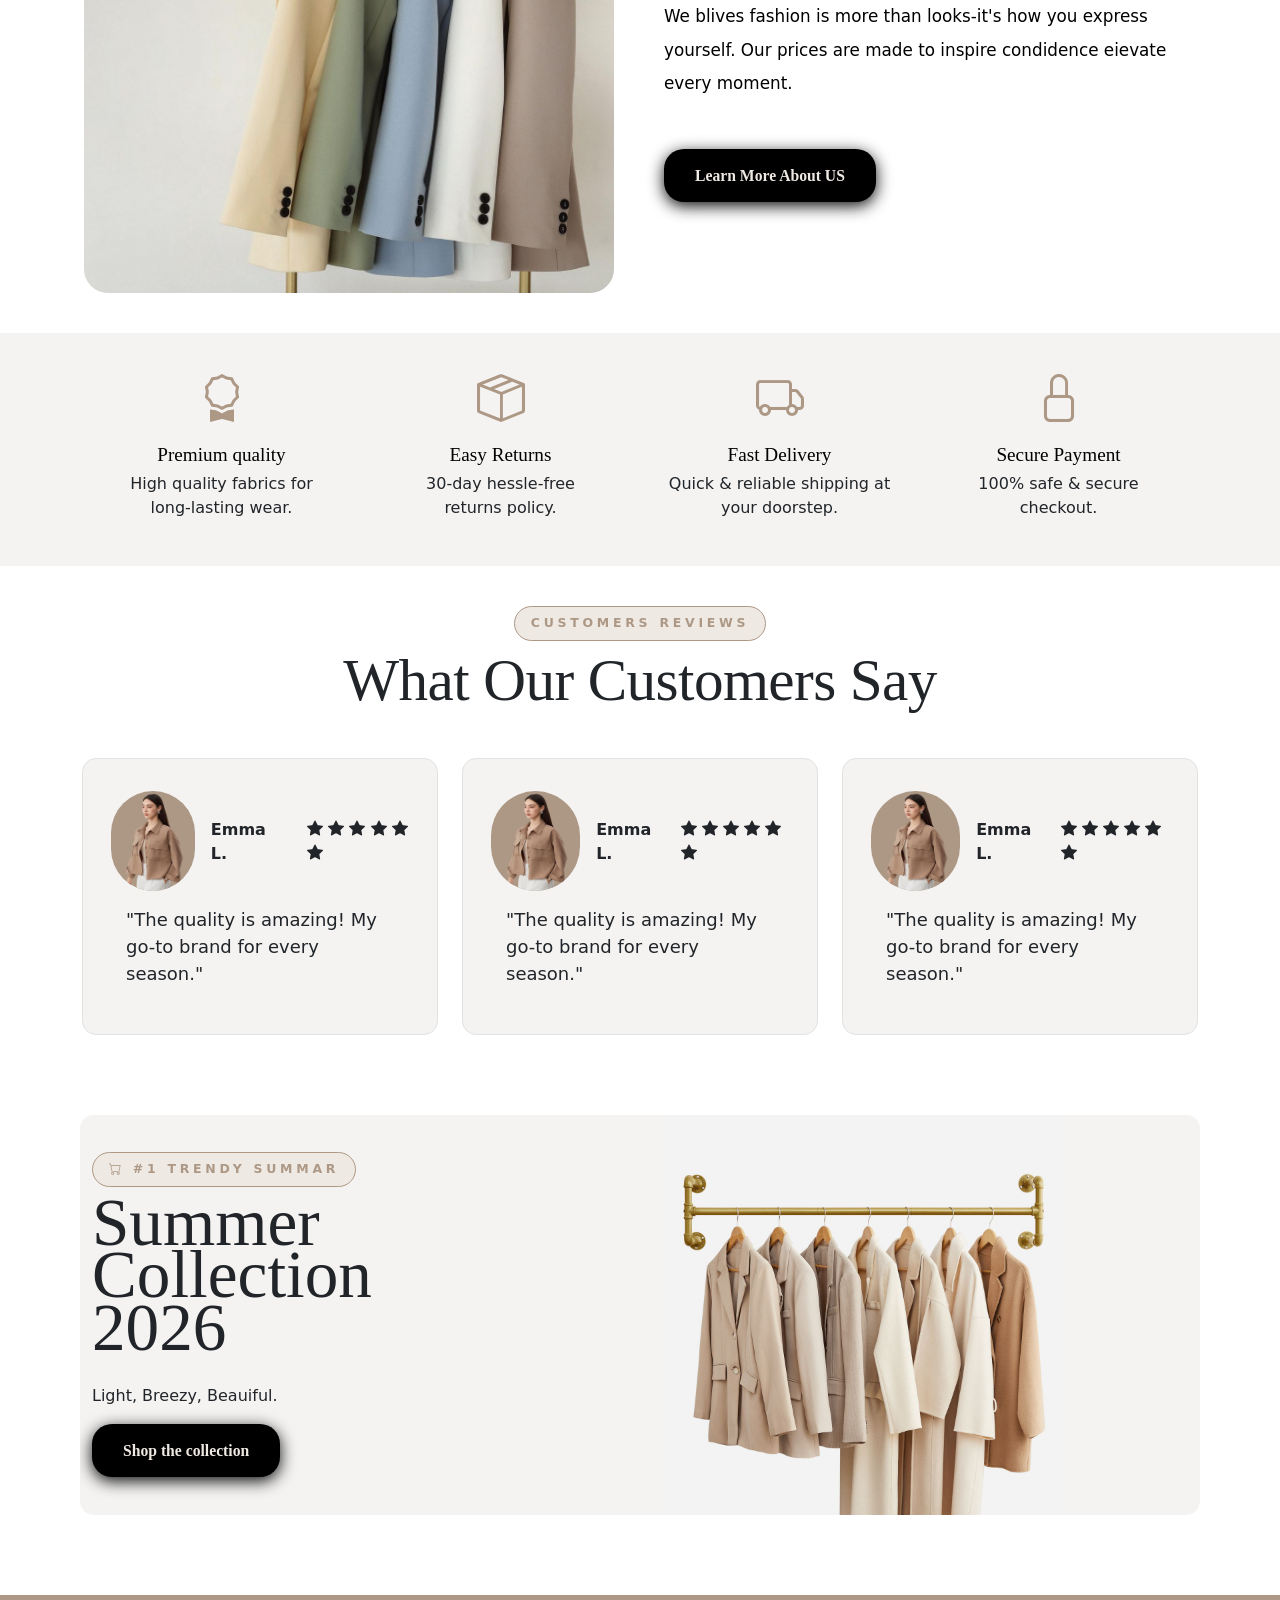
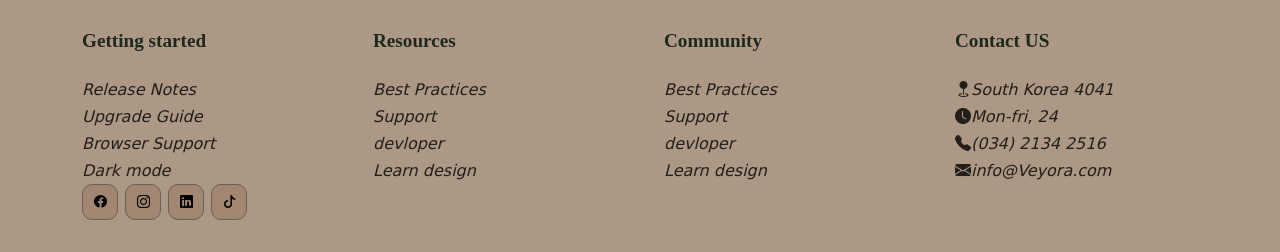
==== commit 576d20fb: "new likne 2" ====
--- a/index.html
+++ b/index.html
@@ -50,7 +50,7 @@
             </div>
         </div>
     </div>
-    <!-- start navbar-->
+    <!-- start navbar=====================================================================-->
     <nav class="navbar navbar-expand-lg sticky-top" id="mainNav">
         <div class="container">
             <a href="index.html" class="navbar-brand">
@@ -147,7 +147,7 @@
         </div>
     </div>
 
-    <!-- Hero section -->
+    <!-- Hero section======================================================================= -->
 
 
     <section id="hero">
@@ -185,7 +185,7 @@
             </div>
 
     </section>
-    <!-- feature 1 -->
+    <!-- feature 1 ===========================================================================-->
     <section id="features" class="section-pad">
         <div class="container">
             <div class="d-flex flex-wrap align-items-end justify-content-between mb-5 gap-3">
@@ -254,6 +254,8 @@
                     </div>
 
                 </div>
+
+
             </div>
 
 
@@ -262,7 +264,7 @@
     </section>
 
 
-    <!-- Why US -->
+    <!-- Why US ==============================================================================-->
     <section id="Fashion" class="section-pad">
         <div class="container">
             <div class="row g-5 align-items-center">
@@ -309,7 +311,7 @@
         </div>
     </section>
 
-    <!-- statisttcs section -->
+    <!-- statisttcs section ================================================================-->
 
     <section id="statisttcs" class="section-pad">
         <div class="container">
@@ -351,7 +353,253 @@
 
     </section>
 
-    <!-- Veyora -->
+    <!-- Veyora  customer   proble need to work====================================================================-->
+    <section id="testimonials" class="section-pad">
+        <div class="container">
+            <div class="text-center mb-5">
+                <div class="section-tag">customers reviews </div>
+                <h2 class="section-title">What Our Customers Say</h2>
+                <div class="mx-auto mb-3">
+
+                </div>
+            </div>
+            <div class="row g-4">
+                <!-- 1cutomer -->
+                <div class="col-md-4">
+                    <div class="testimonials-card">
+                        <div class="d-flex align-items-center gap-3">
+                            <img class="image-cutomer" src="images/02woman.png" alt="">
+                            <div class="C-name"> Emma L.</div> <br>
+                            <div class="icon-star ">
+                                <div class="t-stars align-items-center ">
+                                    <i class="bi bi-star-fill"></i>
+                                    <i class="bi bi-star-fill"></i>
+                                    <i class="bi bi-star-fill"></i>
+                                    <i class="bi bi-star-fill"></i>
+                                    <i class="bi bi-star-fill"></i>
+                                    <i class="bi bi-star-fill"></i>
+                                </div>
+                            </div>
+
+                        </div>
+
+                        <p class="C-reviwe align-items-center justify-content-center">
+                            "The quality is amazing!
+                            My go-to brand for
+                            every season."
+                        </p>
+
+
+                    </div>
+
+                </div>
+                <!-- 2customer -->
+                <div class="col-md-4">
+                    <div class="testimonials-card">
+                        <div class="d-flex align-items-center gap-3">
+                            <img class="image-cutomer" src="images/02woman.png" alt="">
+                            <div class="C-name"> Emma L.</div>
+                            <div class="icon-star ">
+                                <div class="t-stars align-items-center ">
+                                    <i class="bi bi-star-fill"></i>
+                                    <i class="bi bi-star-fill"></i>
+                                    <i class="bi bi-star-fill"></i>
+                                    <i class="bi bi-star-fill"></i>
+                                    <i class="bi bi-star-fill"></i>
+                                    <i class="bi bi-star-fill"></i>
+                                </div>
+                            </div>
+
+                        </div>
+
+                        <p class="C-reviwe align-items-center justify-content-center">
+                            "The quality is amazing!
+                            My go-to brand for
+                            every season."
+                        </p>
+
+
+                    </div>
+
+                </div>
+                <!-- 3 customer -->
+                <div class="col-md-4">
+                    <div class="testimonials-card">
+                        <div class="d-flex align-items-center gap-3">
+                            <img class="image-cutomer" src="images/02woman.png" alt="">
+                            <div class="C-name"> Emma L.</div>
+                            <div class="icon-star ">
+                                <div class="t-stars align-items-center ">
+                                    <i class="bi bi-star-fill"></i>
+                                    <i class="bi bi-star-fill"></i>
+                                    <i class="bi bi-star-fill"></i>
+                                    <i class="bi bi-star-fill"></i>
+                                    <i class="bi bi-star-fill"></i>
+                                    <i class="bi bi-star-fill"></i>
+                                </div>
+                            </div>
+
+                        </div>
+
+                        <p class="C-reviwe align-items-center justify-content-center">
+                            "The quality is amazing!
+                            My go-to brand for
+                            every season."
+                        </p>
+
+
+                    </div>
+
+                </div>
+            </div>
+        </div>
+
+    </section>
+
+    <!-- last code collection section================================================================= -->
+    <section id="hero1">
+        <div class="container">
+            <div class="row align-items-center g-5">
+                <!-- left content -->
+                <div class="col-lg-6">
+                    <div class="hero-badge">
+                        <i class="bi bi-cart"></i> #1 Trendy Summar
+                    </div>
+                    <h1 class="hero-heading">
+                        Summer Collection <br>
+                        2026
+
+                    </h1>
+                    <p class="hero-desc">
+                        Light, Breezy, Beauiful.
+                    </p>
+
+                    <div class="d-flex flex-wrap gap-3">
+                        <a href="#" class="btn btn-hero-primary">Shop the collection
+                            <i id="bi bi-arrow-right"></i></a>
+
+
+                    </div>
+
+
+                </div>
+                <!-- right illustration-->
+                <div class="col-lg-6">
+                    <img class="image-collection" src="images/1703c1e4fa4b6ba66ae7f11a033dd173.jpg" alt="">
+
+                </div>
+
+            </div>
+
+        </div>
+
+    </section>
+
+    <!--contect footer section -->
+    <section id="footer">
+        <div class="container">
+            <div class="row g-5">
+                <!-- col 1: brand -->
+                <div class="col-lg-3 col-md-6 col-ms-6">
+                    <div class="footer">Getting started</div>
+                    <div class="contact-content">
+
+                        <i class=""> <a href="#"> Release Notes</a></i> <br>
+                        <i class=""> <a href="#"> Upgrade Guide</a></i> <br>
+                        <i class=""> <a href="#">Browser Support </a></i> <br>
+                        <i class=""> <a href="#">Dark mode </a></i> <br>
+                    </div>
+                    <div class="footer-social">
+                        <a href="#"> <i class="bi bi-facebook"></i></a>
+                        <a href="#"> <i class="bi bi-instagram"></i></a>
+                        <a href="#"> <i class="bi bi-linkedin"></i></a>
+                        <a href="#"> <i class="bi bi-tiktok"></i></a>
+
+                    </div>
+
+
+                </div>
+
+
+                <!-- col 2:Resources -->
+                <div class="col-lg-3 col-md-6 col-ms-6">
+                    <div class="footer"> Resources </div>
+                    <div class="contact-content">
+                        <div class="contact-content">
+
+                            <i class=""> <a href="#"> Best Practices</a></i><br>
+                            <i class=""> <a href="#">Support</a></i> <br>
+                            <i class=""> <a href="#">devloper </a></i> <br>
+                            <i class=""> <a href="#">Learn design</a></i>
+
+
+                        </div>
+
+
+
+                    </div>
+
+
+
+
+                </div>
+                <!-- col 3:Community -->
+                <div class="col-lg-3 col-md-6 col-ms-6">
+                    <div class="footer">Community </div>
+                    <div class="contact-content">
+                        <div class="contact-content">
+
+                            <i class=""> <a href="#"> Best Practices</a></i><br>
+                            <i class=""> <a href="#">Support</a></i> <br>
+                            <i class=""> <a href="#">devloper </a></i> <br>
+                            <i class=""> <a href="#">Learn design</a></i>
+
+
+                        </div>
+
+
+
+                    </div>
+
+
+
+
+                </div>
+
+                <!-- col 4:Community -->
+                <div class="col-lg-3 col-md-6 col-ms-6">
+                    <div class="footer"> Contact US </div>
+                    <div class="contact-content-item">
+                        <a href=""><i class="bi bi-geo-fill">South Korea 4041</i></a>
+                    </div>
+                    <div class="contact-content-item">
+                        <a href=""><i class="bi bi-clock-fill">Mon-fri, 24 </i></a>
+                    </div>
+
+                    <div class="contact-content-item">
+                        <a href=""><i class="bi bi-telephone-fill">(034) 2134 2516</i></a>
+                    </div>
+
+                    <div class="contact-content-item">
+                        <a href=""><i class="bi bi-envelope-fill">info@Veyora.com</i></a>
+                    </div>
+
+
+
+
+
+                </div>
+
+
+
+            </div>
+
+        </div>
+
+    </section>
+
+
+
 
 
 
--- a/css/variables.css
+++ b/css/variables.css
@@ -2,7 +2,7 @@
     --peimary-color: #ad9885;
     --sendary-color: #1f1d1d;
     --peimary-hover: #C9B59C;
-    --first-background:#f4f3f2;
+    --first-background: #f4f3f2;
     --sucess: #101010;
     --warning: #10b981;
     --denger: #ef4444;
@@ -15,7 +15,7 @@
     --text-secondary: #000000;
     --text-light: #94a394;
 
-    --footer-bg: #0f0f0f;
+    --footer-bg: #877463;
     --footer-text: #cbcbcb;
     --footer-link: #60a560;
 
--- a/css/style.css
+++ b/css/style.css
@@ -62,12 +62,6 @@
 }
 
 
-#top-header a {
-    color: #000000;
-    opacity: .99;
-    transition: opacity var(--transition);
-
-}
 
 #top-header a:hover {
     opacity: 1;
@@ -84,11 +78,16 @@
     background: #F9F8F6;
     font-size: 13px;
     transition: background var(--transition), transform var(--transition);
+    color: #000000;
 }
 
 .top-social a:hover {
-    background: rgba(255, 255, 255, .3);
-    transform: translateY(-2px);
+    background: var(--text-primary);
+    border-color: var(--peimary-color);
+    color: #F9F8F6;
+    transform: translateY(-3px);
+
+
 }
 
 /* nvbar style*/
@@ -186,4 +185,73 @@
 .offcanvas-title {
     font-family: 'sego UI' sans-serif;
     font-weight: 800;
+}
+
+/* footer section =======================================================================*/
+
+#footer {
+    background: var(--peimary-color);
+    color: var(--footer-text);
+    padding: 32px 10px;
+
+}
+
+.footer {
+    font-family: 'Times New Roman', Times, serif;
+    font-weight: 600;
+    font-size: 1.2rem;
+    color: var(--text-primary) !important;
+    border-radius: 8px;
+    transition: color var(--transition);
+
+    padding-bottom: 20px;
+
+}
+
+.footer-social a {
+    display: inline-flex;
+    color: #000000;
+    align-items: center;
+    border: 1px solid #685f57;
+    justify-content: center;
+    width: 36px;
+    height: 36px;
+    border-radius: 10px;
+    background: #a18771;
+    font-size: 13px;
+    transition: all var(--transition);
+    margin-right: 2px;
+}
+
+.footer-social a:hover {
+    background: var(--text-primary);
+    border-color: var(--peimary-color);
+    color: #F9F8F6;
+    transform: translateY(-3px);
+}
+
+
+.contact-content a {
+    color: #000000;
+    opacity: 0.8;
+    line-height: 1.7;
+    margin-bottom: 20px;
+}
+
+.contact-content a:hover {
+    transform: translateY(-1px);
+    color: #fff
+}
+
+.contact-content-item a {
+    color: #000000;
+    opacity: 0.8;
+    line-height: 1.7;
+    margin-bottom: 20px;
+    gap: 5px;
+}
+
+.contact-content-item a:hover {
+    transform: translateY(-1px);
+    color: #fff
 }
--- a/css/index.css
+++ b/css/index.css
@@ -8,8 +8,6 @@
     overflow: hidden;
 
 }
-
-
 
 .hero-badge {
     display: inline-flex;
@@ -143,7 +141,7 @@
 
 }
 
-/* feature */
+/* feature ======================================================================================*/
 .section-tag {
     display: inline-flex;
     align-items: center;
@@ -164,7 +162,7 @@
 
 
 
-/* features */
+/* features================================================================================== */
 #features {
     background: var(--bg-section);
     padding-bottom: 10px;
@@ -237,7 +235,7 @@
     justify-content: center;
 }
 
-/* About US */
+/* About US ================================================================================*/
 #Fashion {
     background: var(--bg-section);
     padding-bottom: 0px;
@@ -256,7 +254,7 @@
     box-sizing: var(--shadow-lg);
 }
 
-/* sataisttics */
+/* sataisttics =========================================================================*/
 
 #statisttcs {
     background: var(--first-background);
@@ -297,4 +295,92 @@
     color: #ad9885;
     font-size: 3rem;
     padding-bottom: 10px;
+}
+
+/* Customer idea =========================================================================*/
+
+#testimonials {
+    background: var(--bg-section);
+    padding-bottom: 0px;
+    margin-bottom: 80px;
+}
+
+.testimonials-card {
+    background: var(--first-background);
+    border-radius: var(--radius);
+    padding: 32px 28px;
+    border: 1.5px solid var(--border);
+    height: 100%;
+    position: relative;
+    transition: all var(--transition);
+    overflow: hidden;
+
+}
+
+.image-cutomer {
+    background: #ad9885;
+    overflow: hidden;
+    height: 100px;
+    width: 100px;
+    border-radius: 50px;
+
+}
+
+.C-reviwe {
+    font-size: 18px;
+    padding: 15px;
+    margin: 0;
+}
+
+.C-name {
+
+    font-weight: bold;
+    margin-top: 2px;
+}
+
+.testimonials-card:hover {
+    box-shadow: var(--shadow-lg);
+    transform: translateY(-6px);
+    border-color: #ad9885;
+}
+
+
+
+/* last collection */
+#hero1 {
+
+    position: relative;
+    overflow: hidden;
+    background: var(--first-background);
+    margin: 5px 80px;
+    height: 100%;
+
+    margin-bottom: 80px;
+
+    border-radius: var(--radius);
+
+
+
+}
+
+.image-collection {
+    overflow: hidden;
+    display: flex;
+    justify-content: right;
+    position: relative;
+    top: 0;
+    right: 0%;
+    height: 400px;
+    min-height: 400px;
+    align-items: right;
+    width: 400px;
+    padding-top: 0;
+
+
+}
+
+#hero1:hover {
+    box-shadow: var(--shadow-lg);
+    transform: translateY(-6px);
+
 }
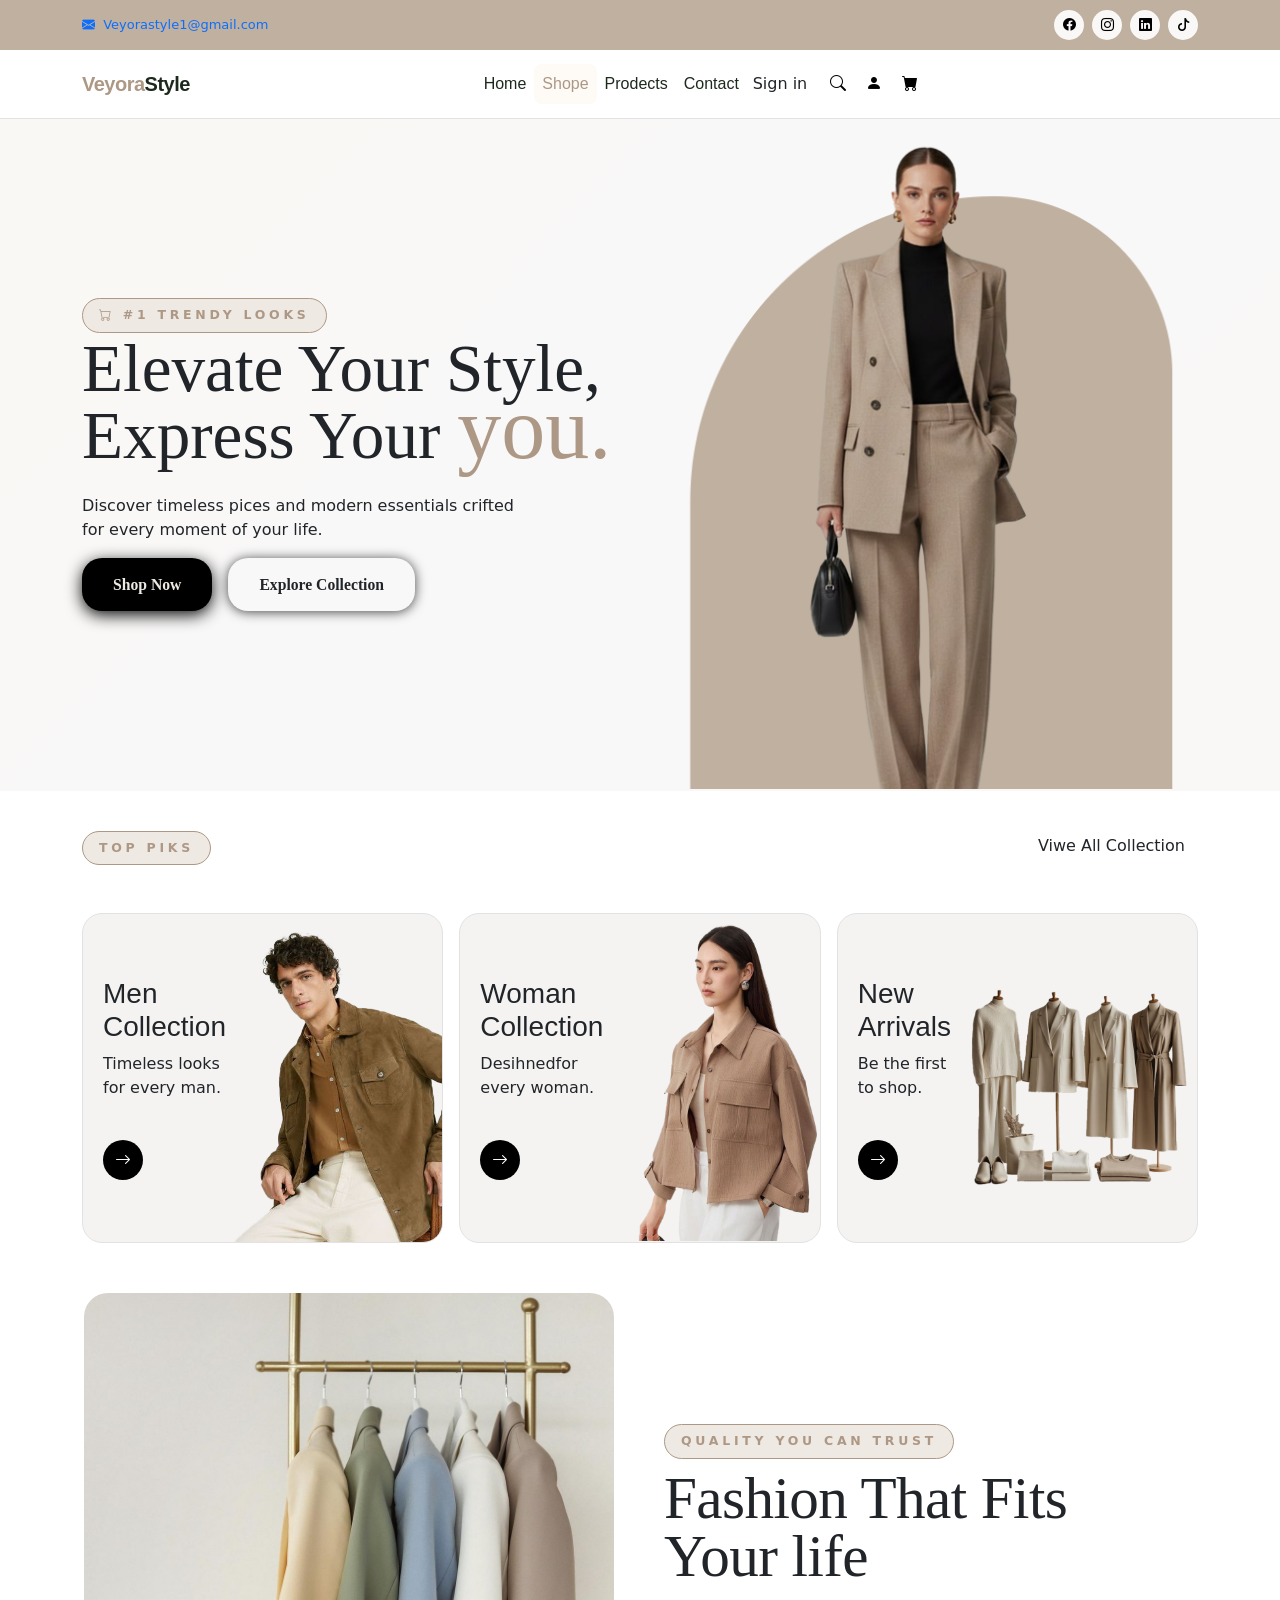
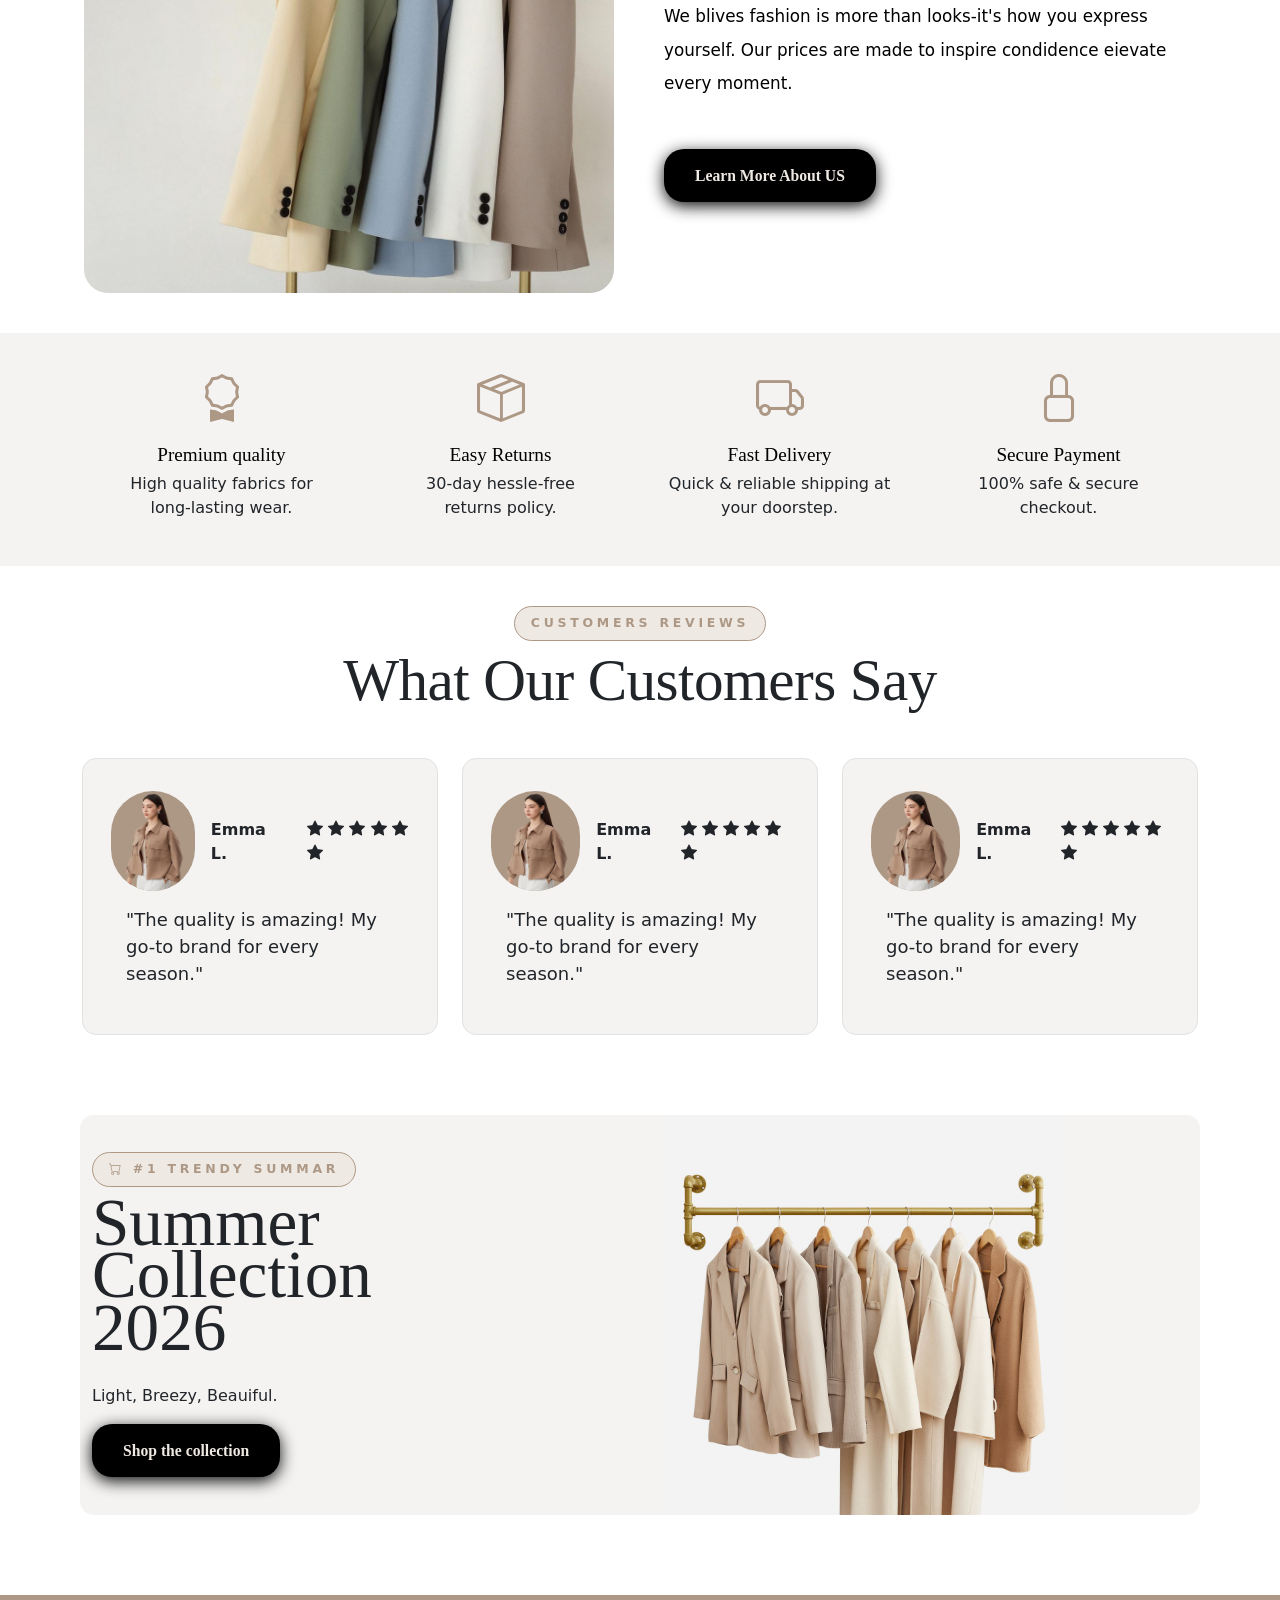
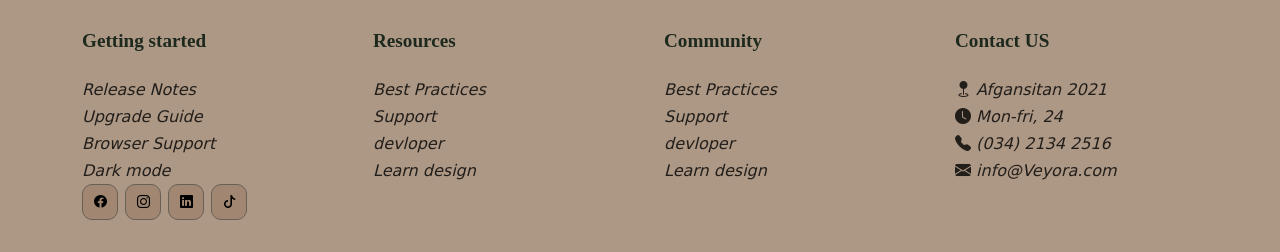
==== commit 26ed10ba: "index final work" ====
--- a/index.html
+++ b/index.html
@@ -570,18 +570,18 @@
                 <div class="col-lg-3 col-md-6 col-ms-6">
                     <div class="footer"> Contact US </div>
                     <div class="contact-content-item">
-                        <a href=""><i class="bi bi-geo-fill">South Korea 4041</i></a>
+                        <a href=""><i class="bi bi-geo-fill"> Afgansitan 2021</i></a>
                     </div>
                     <div class="contact-content-item">
-                        <a href=""><i class="bi bi-clock-fill">Mon-fri, 24 </i></a>
+                        <a href=""><i class="bi bi-clock-fill"> Mon-fri, 24 </i></a>
                     </div>
 
                     <div class="contact-content-item">
-                        <a href=""><i class="bi bi-telephone-fill">(034) 2134 2516</i></a>
+                        <a href=""><i class="bi bi-telephone-fill"> (034) 2134 2516</i></a>
                     </div>
 
                     <div class="contact-content-item">
-                        <a href=""><i class="bi bi-envelope-fill">info@Veyora.com</i></a>
+                        <a href=""><i class="bi bi-envelope-fill"> info@Veyora.com</i></a>
                     </div>
 
 
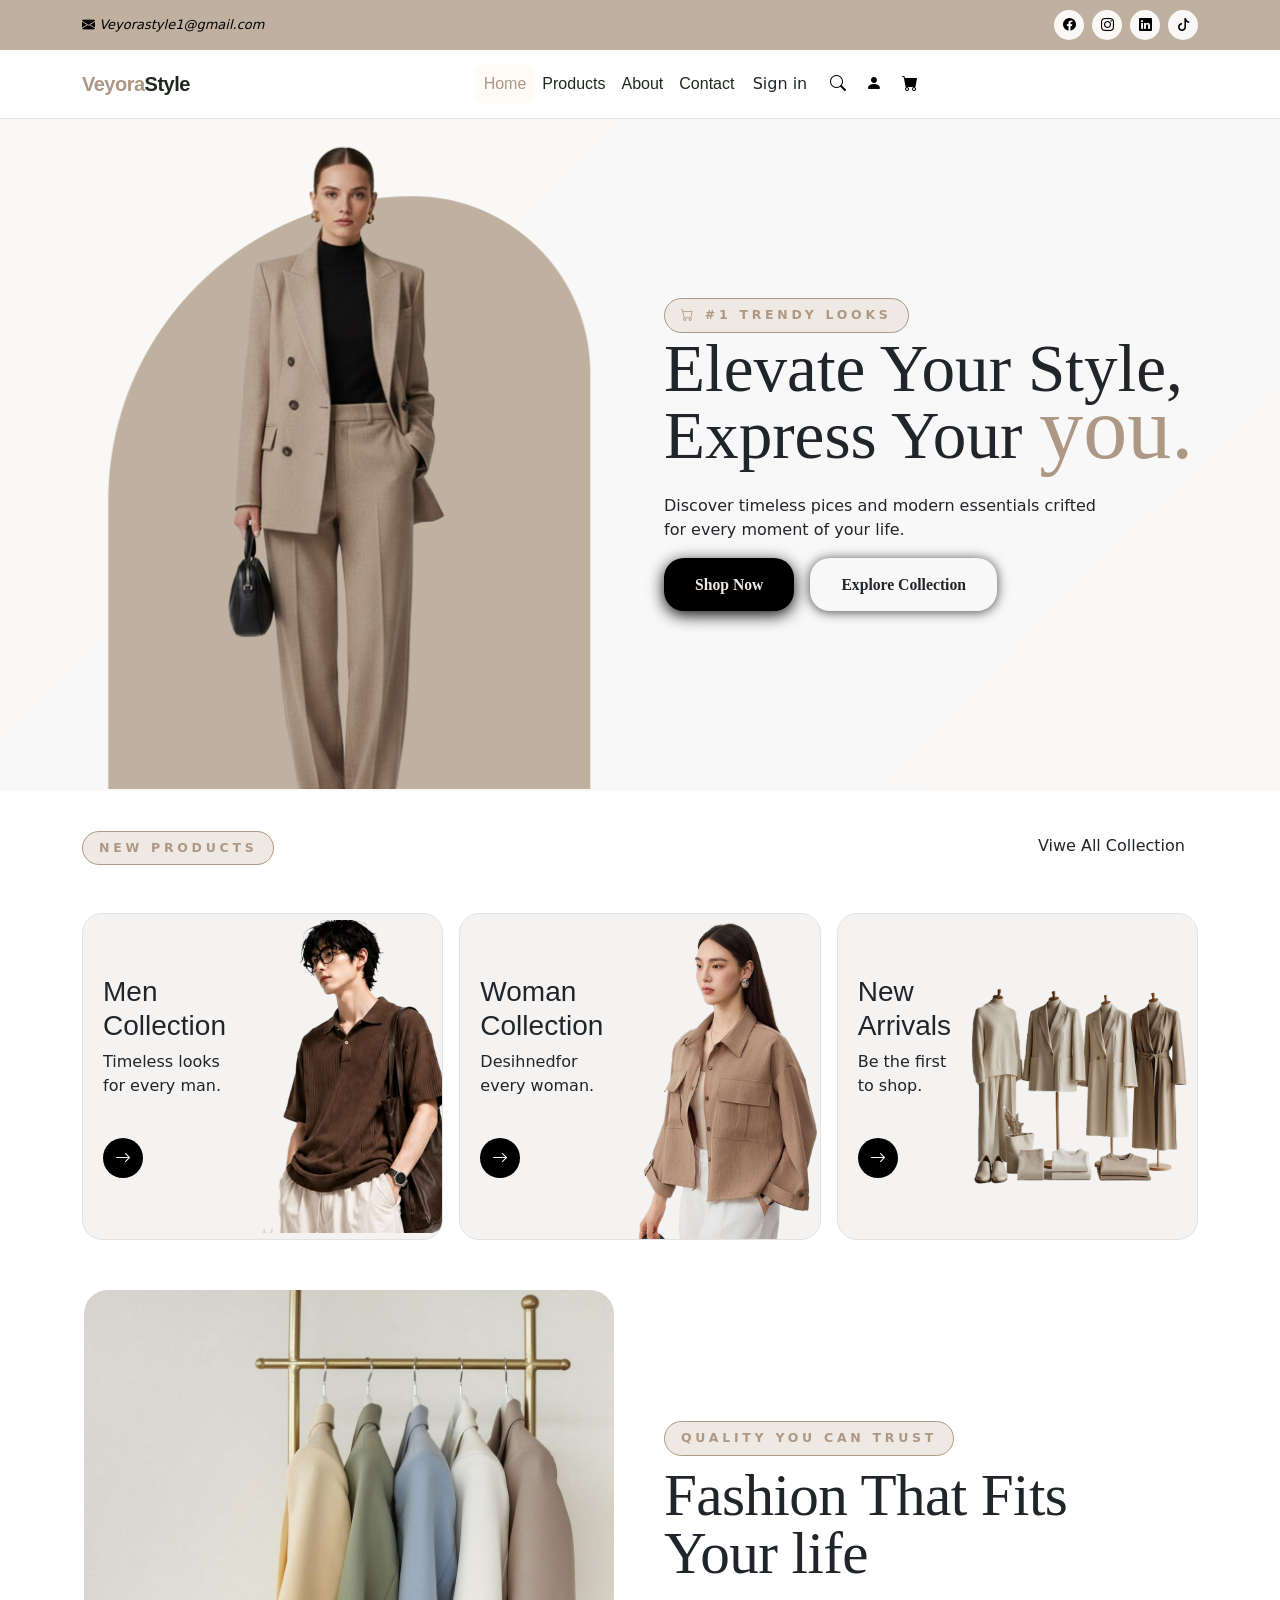
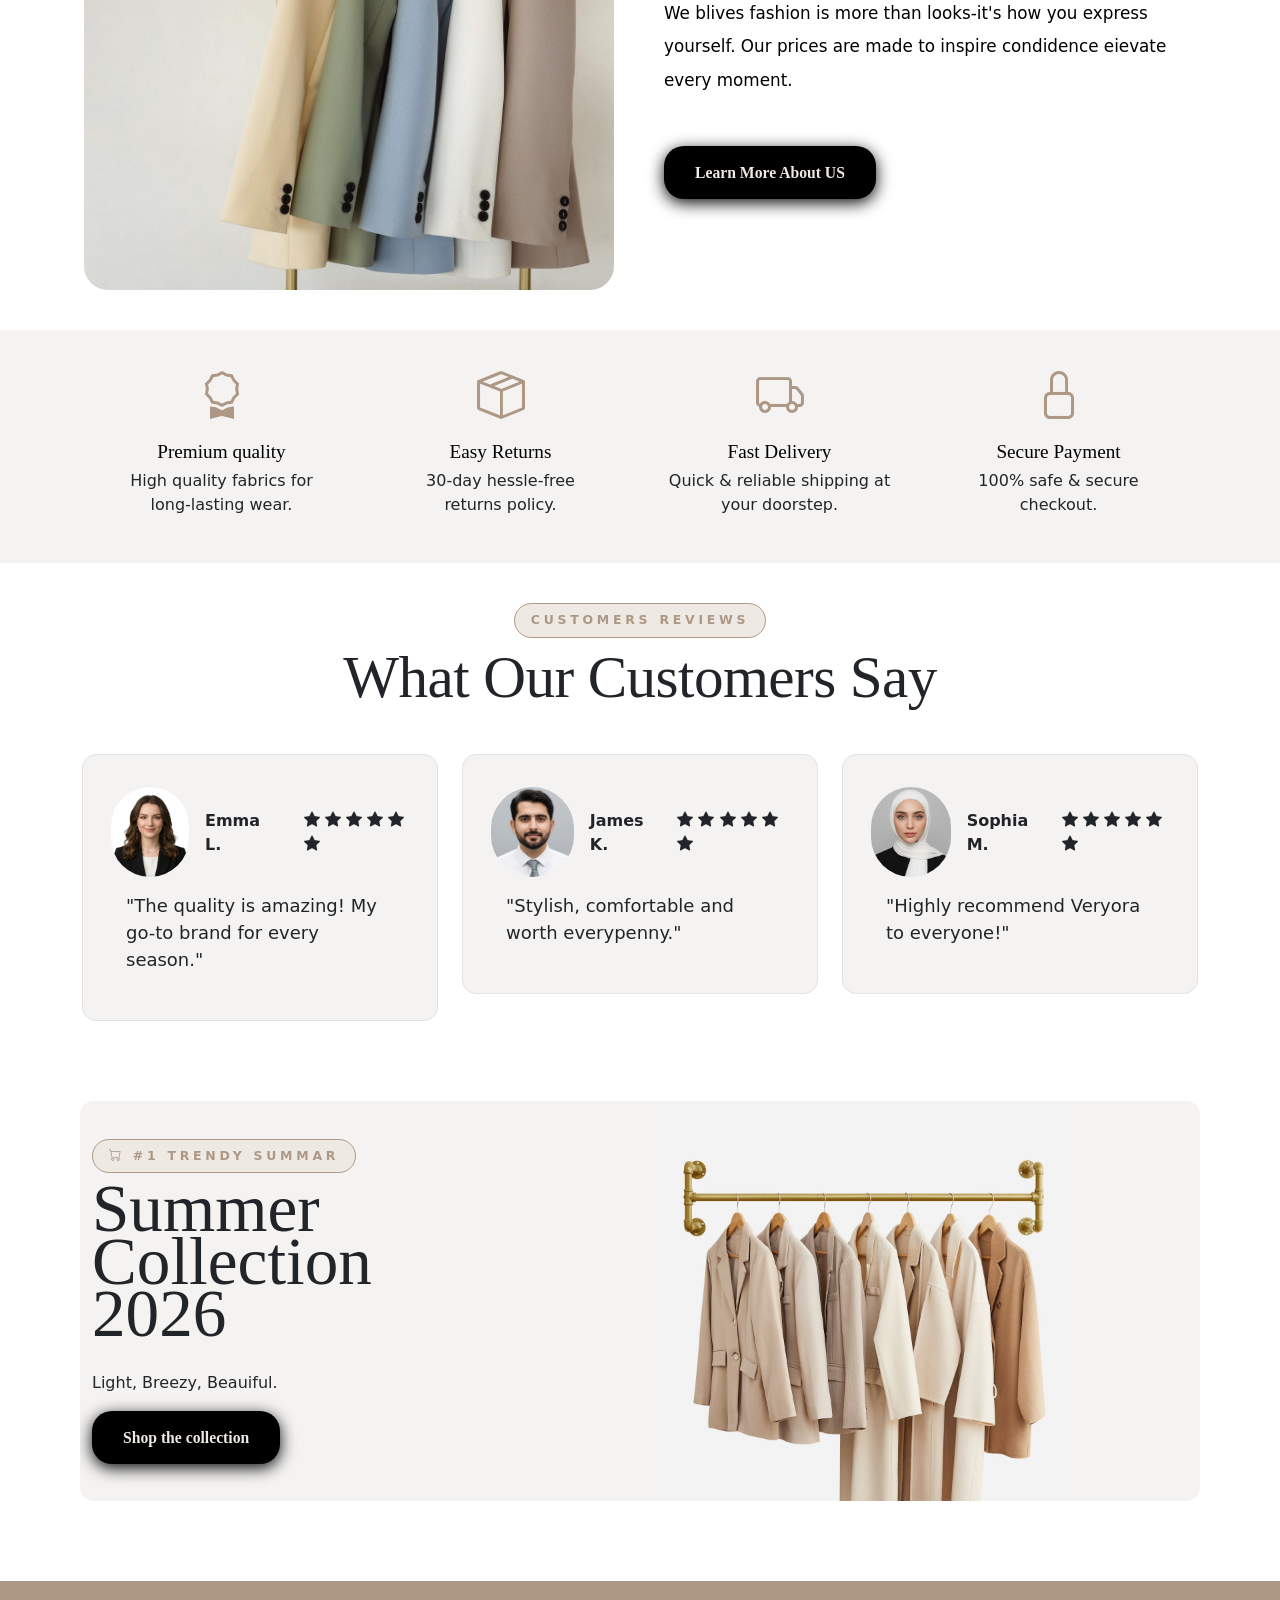
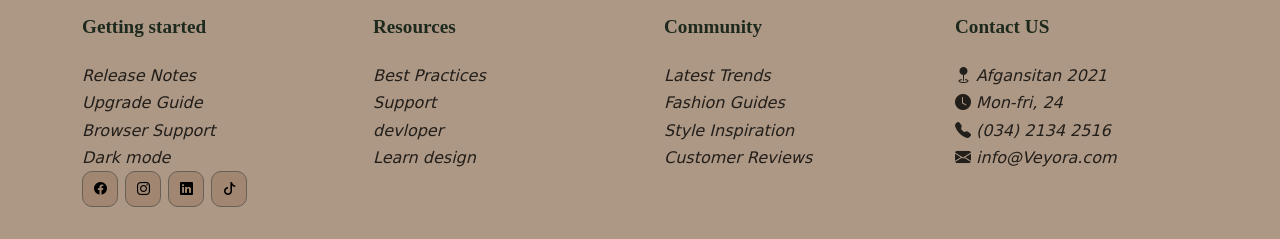
==== commit 1832bd56: "new parts" ====
--- a/index.html
+++ b/index.html
@@ -32,9 +32,9 @@
             <!--contact-->
             <div class="d-flex flex-wrap align-items-center justify-content-between gap-2">
                 <div class="d-flex flex-wrap align-items-center gap-3">
-                    <a href="mailto:marinakhaleqi1@gmail.com">
-                        <i class="bi bi-envelope-fill me-1"></i>
-                        Veyorastyle1@gmail.com</a>
+                    <a href="mailto:veyoras@gmail.com">
+                        <i class="email bi bi-envelope-fill me-1">
+                            Veyorastyle1@gmail.com</a></i>
 
 
                 </div>
@@ -68,19 +68,19 @@
             <div class="collapse navbar-collapse justify-content-center">
                 <ul class="navbar-nav align-itmes-center gap-0.1 me-3 col-lg-3">
                     <li class="nav-item">
-                        <a href="index.html" class="nav-link">Home</a>
+                        <a href="index.html" class="nav-link  active">Home</a>
                     </li>
 
                     <li class="nav-item">
-                        <a href="course.html" class="nav-link active">Shope</a>
+                        <a href="product.html" class="nav-link">Products</a>
                     </li>
 
                     <li class="nav-item">
-                        <a href="" class="nav-link">Prodects</a>
+                        <a href="about.html" class="nav-link ">About</a>
                     </li>
 
                     <li class="nav-item">
-                        <a href="" class="nav-link">Contact</a>
+                        <a href="contact.html" class="nav-link">Contact</a>
                     </li>
                 </ul>
 
@@ -113,6 +113,7 @@
 
             </div>
     </nav>
+    <!-- mobil -->
 
     <div class="offcanvas offcanvas-end" tabindex="-1" id="navOffcanvas">
         <div class="offcanvas-header">
@@ -123,19 +124,19 @@
         <div class="offcanvas-body">
             <ul class="navbar-nav gap-1 mb-4">
                 <li class="nav-item">
-                    <a href="" class="nav-link active">Home</a>
+                    <a href="index.html" class="nav-link active">Home</a>
                 </li>
 
                 <li class="nav-item">
-                    <a href="" class="nav-link">Prodect</a>
+                    <a href="product.html" class="nav-link">Products</a>
                 </li>
 
                 <li class="nav-item">
-                    <a href="" class="nav-link">About</a>
+                    <a href="about.html" class="nav-link">About</a>
                 </li>
 
                 <li class="nav-item">
-                    <a href="" class="nav-link">Contact</a>
+                    <a href="contact.html" class="nav-link">Contact</a>
                 </li>
             </ul>
 
@@ -154,6 +155,10 @@
         <div class="container">
             <div class="row align-items-center g-5">
                 <!-- left content -->
+                <div class="col-lg-6">
+                    <img class="image-right" src="images/1m.png" alt="">
+
+                </div>
                 <div class="col-lg-6">
                     <div class="hero-badge">
                         <i class="bi bi-cart"></i> #1 Trendy looks
@@ -177,10 +182,7 @@
 
                 </div>
                 <!-- right illustration-->
-                <div class="col-lg-6">
-                    <img class="image-right" src="images/1m.png" alt="">
-
-                </div>
+
 
             </div>
 
@@ -190,7 +192,7 @@
         <div class="container">
             <div class="d-flex flex-wrap align-items-end justify-content-between mb-5 gap-3">
                 <div>
-                    <div class="section-tag">Top piks </div>
+                    <div class="section-tag"> new products</div>
 
                 </div>
                 <a href="#" class="btn btn-nav-login">
@@ -208,12 +210,12 @@
                             </h3>
                             <p class="features"> Timeless looks for every man.</p> <br>
 
-                            <a href="#"> <i class="bi bi-arrow-right"></i></a>
-
-
-
-                        </div>
-                        <div class="feature-thumb"> <img src="images/01men.png" alt=""></div>
+                            <a href="product.html"> <i class="bi bi-arrow-right"></i></a>
+
+
+
+                        </div>
+                        <div class="feature-thumb"> <img src="images/03product.png" alt=""></div>
 
                     </div>
 
@@ -226,7 +228,7 @@
                             <h3 class="feature-title"> <span class="feature-cat cat-blue">Woman<br>Collection</span>
                             </h3>
                             <p class="features"> Desihnedfor every woman.</p> <br>
-                            <a href="#"> <i class="bi bi-arrow-right"></i></a>
+                            <a href="product.html"> <i class="bi bi-arrow-right"></i></a>
 
 
 
@@ -244,7 +246,7 @@
                             <h3 class="feature-title"> <span class="feature-cat cat-blue">New <br>Arrivals</span>
                             </h3>
                             <p class="features"> Be the first <br>to shop.</p> <br>
-                            <a href="#"> <i class="bi bi-arrow-right"></i></a>
+                            <a href="product.html"> <i class="bi bi-arrow-right"></i></a>
 
 
 
@@ -295,7 +297,7 @@
 
                     </div>
                     <div class="">
-                        <a href="#" class="btn btn-hero-primary">Learn More About US
+                        <a href="about.html" class="btn btn-hero-primary">Learn More About US
                             <i id="bi bi-arrow-right"></i></a>
                     </div>
 
@@ -368,7 +370,7 @@
                 <div class="col-md-4">
                     <div class="testimonials-card">
                         <div class="d-flex align-items-center gap-3">
-                            <img class="image-cutomer" src="images/02woman.png" alt="">
+                            <img class="image-cutomer" src="images/d441164fcadaa52ceab7924f49a3faeb.jpg" alt="">
                             <div class="C-name"> Emma L.</div> <br>
                             <div class="icon-star ">
                                 <div class="t-stars align-items-center ">
@@ -397,8 +399,8 @@
                 <div class="col-md-4">
                     <div class="testimonials-card">
                         <div class="d-flex align-items-center gap-3">
-                            <img class="image-cutomer" src="images/02woman.png" alt="">
-                            <div class="C-name"> Emma L.</div>
+                            <img class="image-cutomer" src="images/8a046f0c5cab24376e8042391083fe47.jpg" alt="">
+                            <div class="C-name"> James K.</div>
                             <div class="icon-star ">
                                 <div class="t-stars align-items-center ">
                                     <i class="bi bi-star-fill"></i>
@@ -413,9 +415,7 @@
                         </div>
 
                         <p class="C-reviwe align-items-center justify-content-center">
-                            "The quality is amazing!
-                            My go-to brand for
-                            every season."
+                            "Stylish, comfortable and worth everypenny."
                         </p>
 
 
@@ -426,8 +426,8 @@
                 <div class="col-md-4">
                     <div class="testimonials-card">
                         <div class="d-flex align-items-center gap-3">
-                            <img class="image-cutomer" src="images/02woman.png" alt="">
-                            <div class="C-name"> Emma L.</div>
+                            <img class="image-cutomer" src="images/732cf95b653a6a590dd6ef20e0838281.jpg" alt="">
+                            <div class="C-name"> Sophia M.</div>
                             <div class="icon-star ">
                                 <div class="t-stars align-items-center ">
                                     <i class="bi bi-star-fill"></i>
@@ -442,9 +442,7 @@
                         </div>
 
                         <p class="C-reviwe align-items-center justify-content-center">
-                            "The quality is amazing!
-                            My go-to brand for
-                            every season."
+                            "Highly recommend Veryora to everyone!"
                         </p>
 
 
@@ -475,7 +473,7 @@
                     </p>
 
                     <div class="d-flex flex-wrap gap-3">
-                        <a href="#" class="btn btn-hero-primary">Shop the collection
+                        <a href="product.html" class="btn btn-hero-primary">Shop the collection
                             <i id="bi bi-arrow-right"></i></a>
 
 
@@ -549,10 +547,10 @@
                     <div class="contact-content">
                         <div class="contact-content">
 
-                            <i class=""> <a href="#"> Best Practices</a></i><br>
-                            <i class=""> <a href="#">Support</a></i> <br>
-                            <i class=""> <a href="#">devloper </a></i> <br>
-                            <i class=""> <a href="#">Learn design</a></i>
+                            <i class=""> <a href="#"> Latest Trends</a></i><br>
+                            <i class=""> <a href="#">Fashion Guides</a></i> <br>
+                            <i class=""> <a href="#">Style Inspiration </a></i> <br>
+                            <i class=""> <a href="#">Customer Reviews</a></i>
 
 
                         </div>
--- a/css/variables.css
+++ b/css/variables.css
@@ -3,7 +3,7 @@
     --sendary-color: #1f1d1d;
     --peimary-hover: #C9B59C;
     --first-background: #f4f3f2;
-    --sucess: #101010;
+    --sucess: #404040;
     --warning: #10b981;
     --denger: #ef4444;
 
@@ -21,7 +21,7 @@
 
     --border: #e2e2e2;
 
-    --shadow-sm: 0 1px 3px rgba(37, 99, 235, .08), 0 1px 2px rgba(0, 0, 0, .06);
+    --shadow-sm: 0 1px 3px #e0cebd, ;
     --shadow-md: 0 4px 16px rgba(37, 99, 235, .12), 0 2px 6px rgba(0, 0, 0, .06);
     --shadow-lg: 0 10px 40px #ebe2db, 0 4px 12px rgba(0, 0, 0, .08);
     --radius: 14px;
--- a/css/style.css
+++ b/css/style.css
@@ -60,6 +60,14 @@
 .icon:hover {
     transform: translateY(-2px);
 }
+/* email */
+.email{
+    color: #000000;
+
+}
+.email2{
+    color: #000000;
+}
 
 
 
--- a/css/index.css
+++ b/css/index.css
@@ -310,7 +310,7 @@
     border-radius: var(--radius);
     padding: 32px 28px;
     border: 1.5px solid var(--border);
-    height: 100%;
+
     position: relative;
     transition: all var(--transition);
     overflow: hidden;
@@ -320,8 +320,8 @@
 .image-cutomer {
     background: #ad9885;
     overflow: hidden;
-    height: 100px;
-    width: 100px;
+    height: 90px;
+    width: 90px;
     border-radius: 50px;
 
 }
